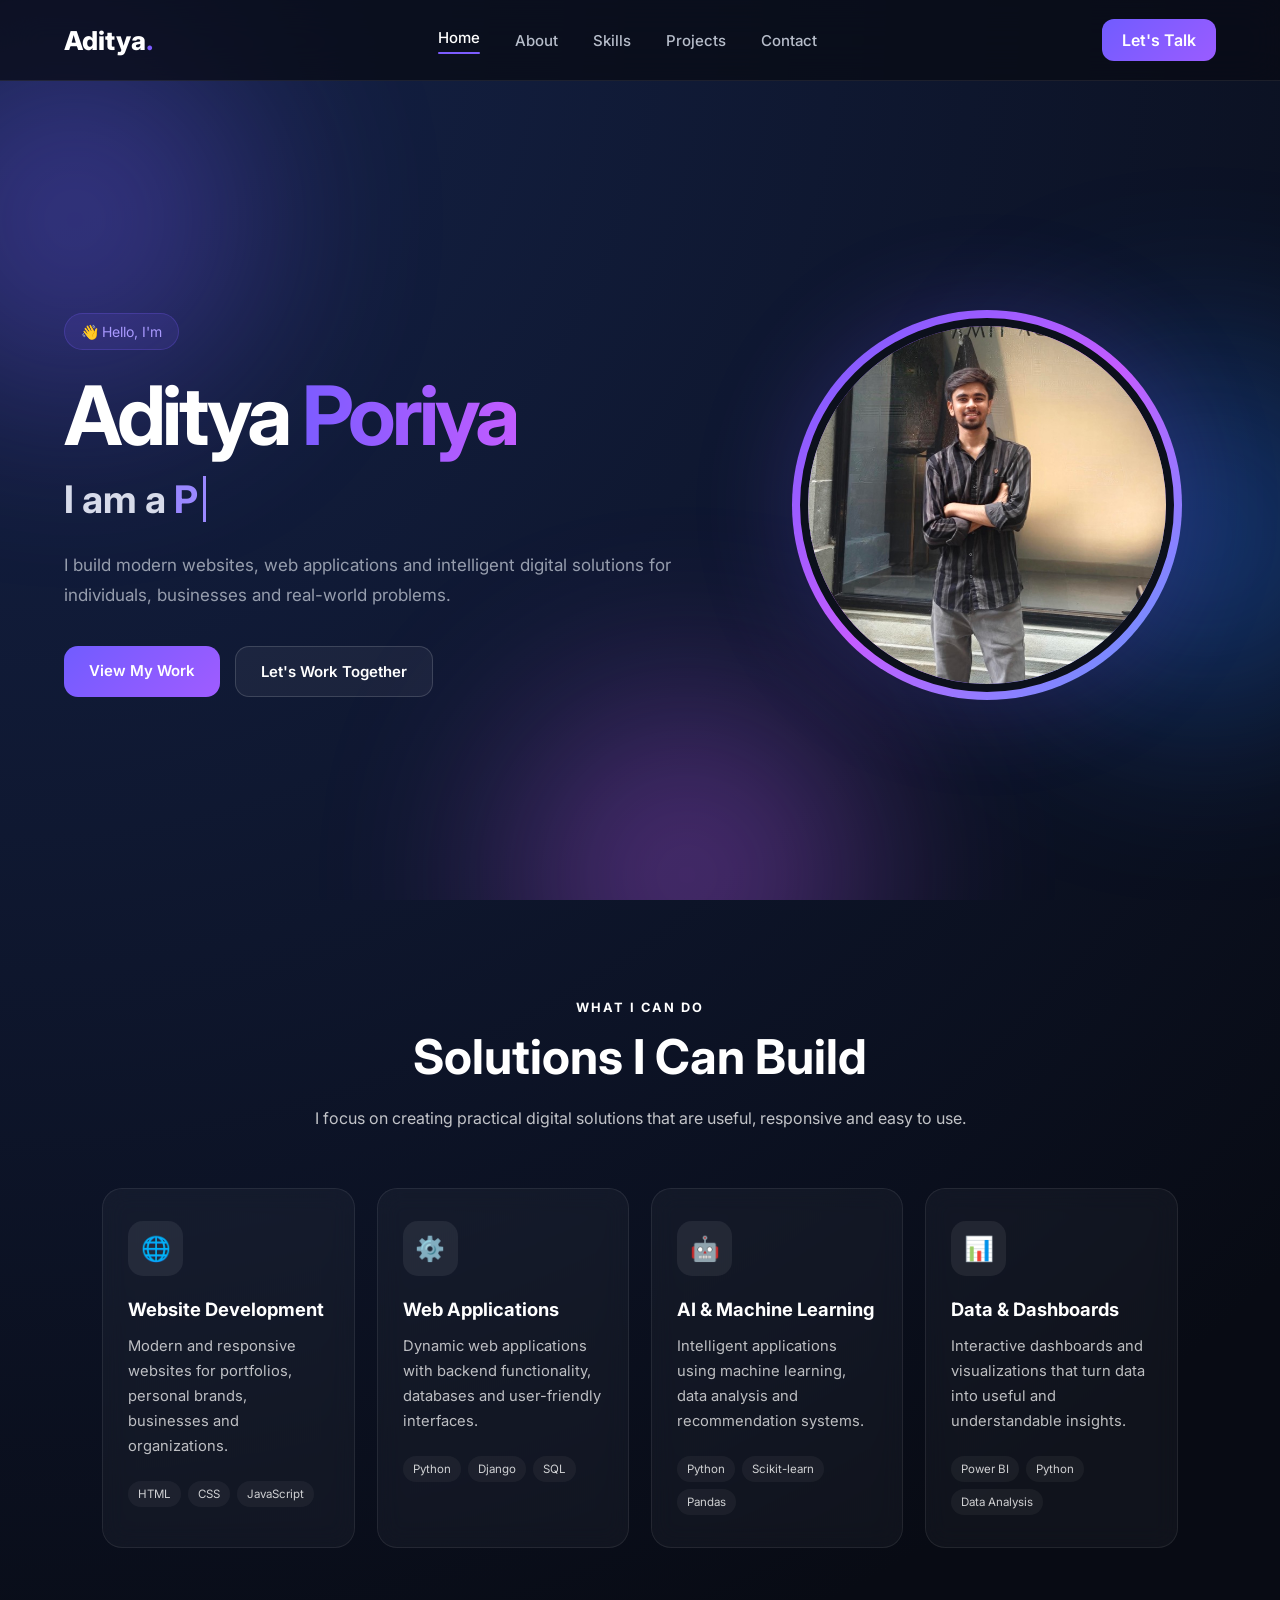
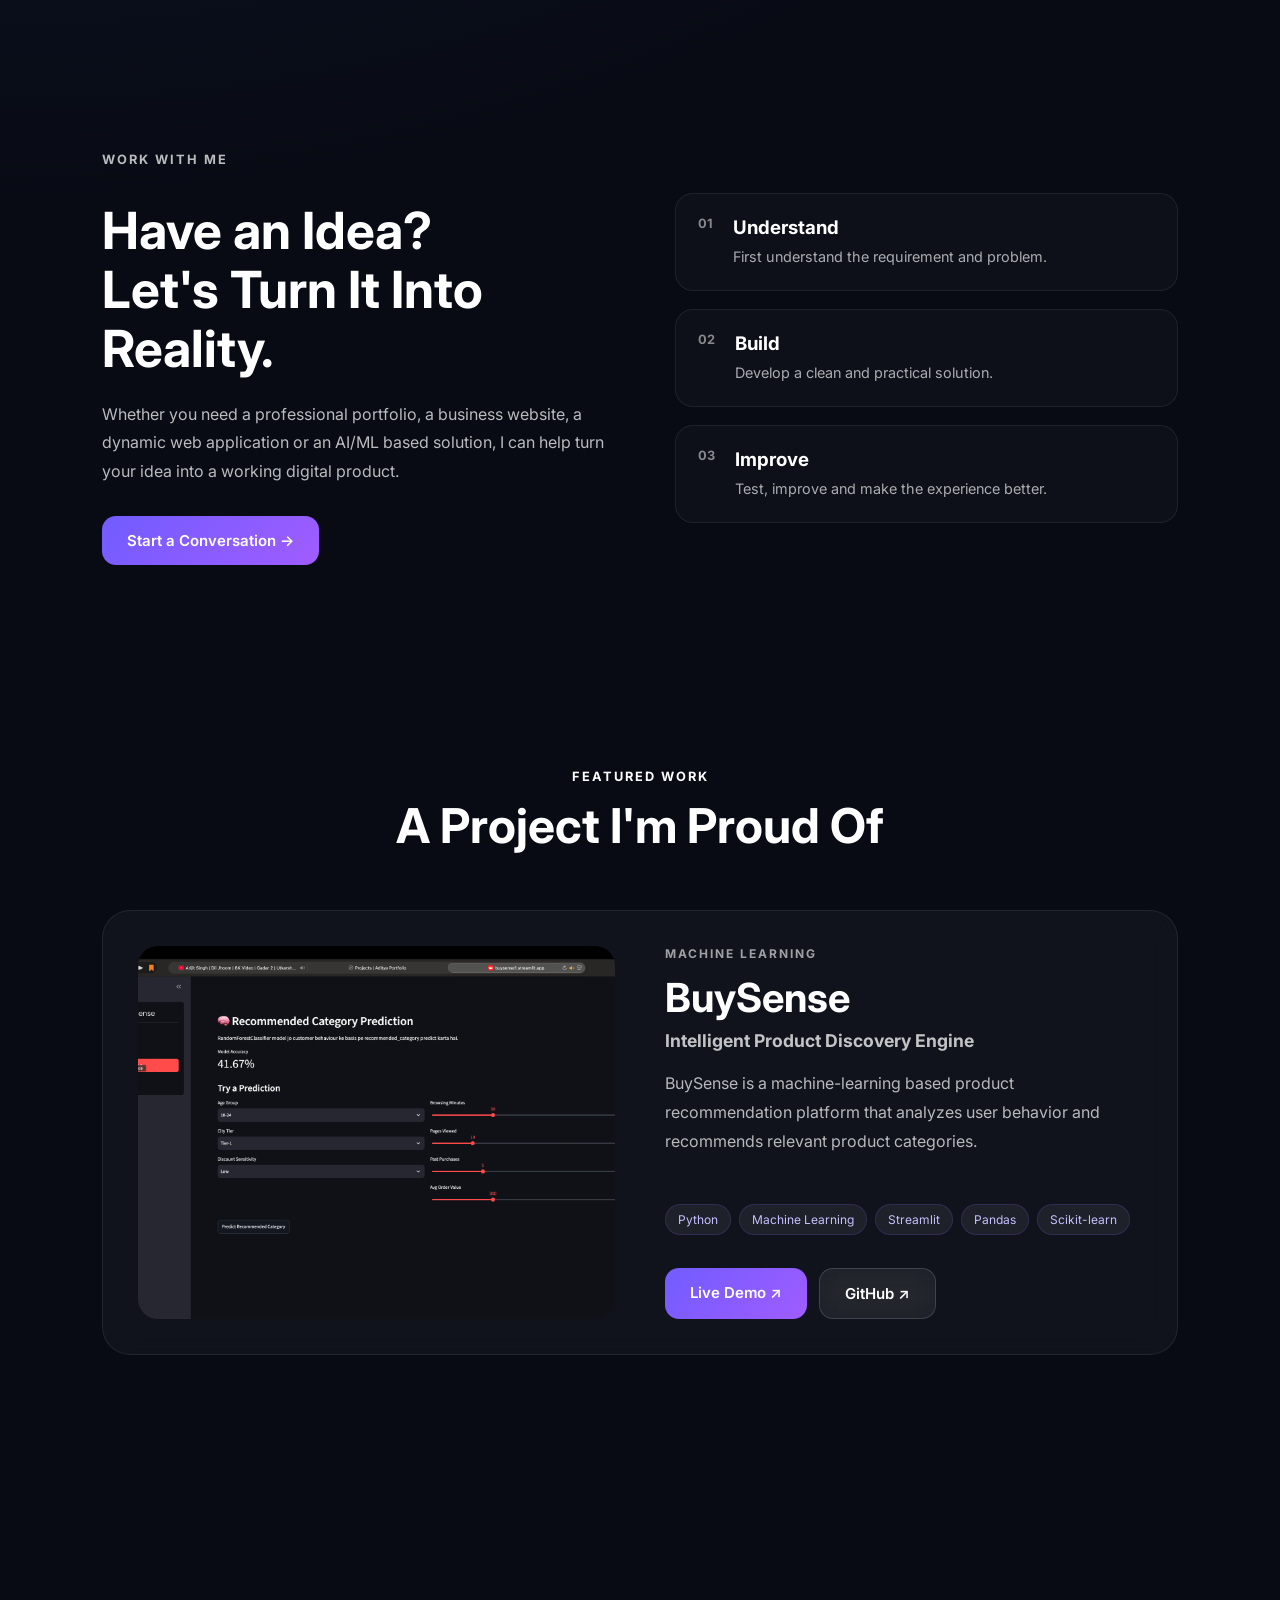
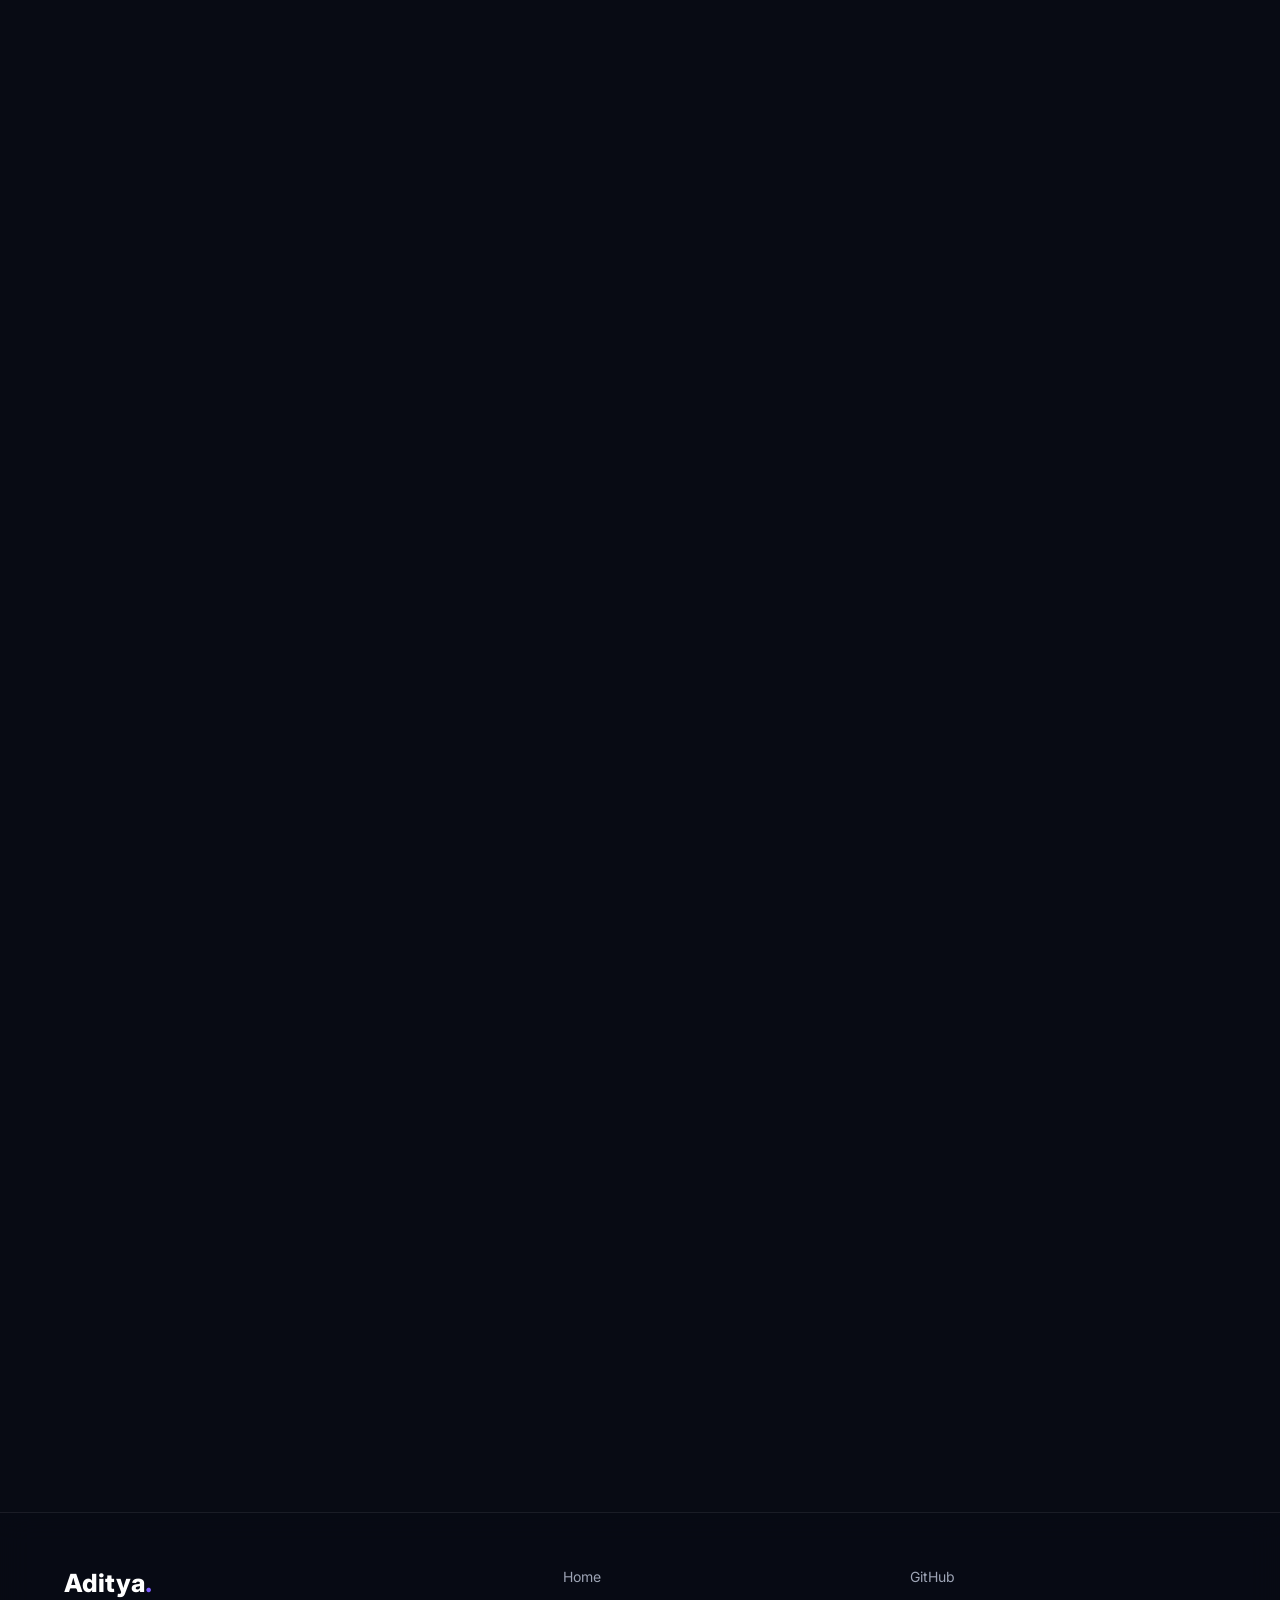
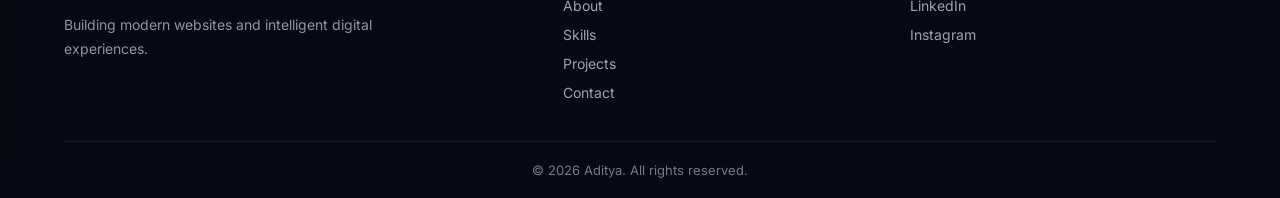
==== index.html @ d81cd67a "Initial portfolio website" ====
<!DOCTYPE html>
<html lang="en">

<head>
    <meta charset="UTF-8">
    <meta name="viewport" content="width=device-width, initial-scale=1.0">

    <title>Aditya | Portfolio</title>

    <link rel="stylesheet" href="css/style.css">
</head>

<body>

    <!-- =========================
         ANIMATED BACKGROUND
    ========================== -->

    <div class="background-effects">

        <div class="glow glow-one"></div>
        <div class="glow glow-two"></div>
        <div class="glow glow-three"></div>

    </div>


    <!-- =========================
         HEADER / NAVBAR
    ========================== -->

    <header class="header">

        <nav class="navbar">

            <a href="index.html" class="logo">
                Aditya<span>.</span>
            </a>


            <ul class="nav-links" id="nav-links">

                <li>
                    <a href="index.html">Home</a>
                </li>

                <li>
                    <a href="about.html">About</a>
                </li>

                <li>
                    <a href="skills.html">Skills</a>
                </li>

                <li>
                    <a href="projects.html">Projects</a>
                </li>

                <li>
                    <a href="contact.html">Contact</a>
                </li>

            </ul>


            <!-- Mobile Menu -->

            <button
                class="menu-toggle"
                id="menu-toggle"
                aria-label="Open menu"
            >
                ☰
            </button>


            <a
                href="contact.html"
                class="nav-btn"
            >
                Let's Talk
            </a>

        </nav>

    </header>


    <!-- =========================
         MAIN
    ========================== -->

    <main>


        <!-- =========================
             HERO SECTION
        ========================== -->

        <section class="hero" id="home">


            <!-- LEFT SIDE -->

            <div class="hero-content">

                <p class="hero-small">
                    👋 Hello, I'm
                </p>


                <h1>
                    Aditya <span>Poriya</span>
                </h1>


                <h2 class="typing-line">
                    I am a
                    <span id="typing-text"></span>
                </h2>


                <p class="hero-description">

                    I build modern websites, web applications
                    and intelligent digital solutions for
                    individuals, businesses and real-world
                    problems.

                </p>


                <div class="hero-buttons">

                    <a
                        href="projects.html"
                        class="primary-btn"
                    >
                        View My Work
                    </a>


                    <a
                        href="contact.html"
                        class="secondary-btn"
                    >
                        Let's Work Together
                    </a>

                </div>

            </div>


            <!-- RIGHT SIDE -->

            <div class="hero-image">

                <div class="image-circle">

                    <img
                        src="images/profile.jpg"
                        alt="Aditya Poriya"
                    >

                </div>

            </div>

        </section>



        <!-- =========================
             WHAT I CAN DO
        ========================== -->

        <section class="services-section">


            <div class="section-heading reveal">

                <p class="section-tag">
                    WHAT I CAN DO
                </p>

                <h2>
                    Solutions I Can Build
                </h2>

                <p>
                    I focus on creating practical digital
                    solutions that are useful, responsive
                    and easy to use.
                </p>

            </div>


            <div class="services-grid">


                <!-- Service 1 -->

                <div class="service-card reveal">

                    <div class="service-icon">
                        🌐
                    </div>

                    <h3>
                        Website Development
                    </h3>

                    <p>
                        Modern and responsive websites for
                        portfolios, personal brands,
                        businesses and organizations.
                    </p>

                    <div class="service-tags">

                        <span>HTML</span>
                        <span>CSS</span>
                        <span>JavaScript</span>

                    </div>

                </div>


                <!-- Service 2 -->

                <div class="service-card reveal">

                    <div class="service-icon">
                        ⚙️
                    </div>

                    <h3>
                        Web Applications
                    </h3>

                    <p>
                        Dynamic web applications with
                        backend functionality, databases
                        and user-friendly interfaces.
                    </p>

                    <div class="service-tags">

                        <span>Python</span>
                        <span>Django</span>
                        <span>SQL</span>

                    </div>

                </div>


                <!-- Service 3 -->

                <div class="service-card reveal">

                    <div class="service-icon">
                        🤖
                    </div>

                    <h3>
                        AI & Machine Learning
                    </h3>

                    <p>
                        Intelligent applications using
                        machine learning, data analysis
                        and recommendation systems.
                    </p>

                    <div class="service-tags">

                        <span>Python</span>
                        <span>Scikit-learn</span>
                        <span>Pandas</span>

                    </div>

                </div>


                <!-- Service 4 -->

                <div class="service-card reveal">

                    <div class="service-icon">
                        📊
                    </div>

                    <h3>
                        Data & Dashboards
                    </h3>

                    <p>
                        Interactive dashboards and
                        visualizations that turn data into
                        useful and understandable insights.
                    </p>

                    <div class="service-tags">

                        <span>Power BI</span>
                        <span>Python</span>
                        <span>Data Analysis</span>

                    </div>

                </div>


            </div>

        </section>



        <!-- =========================
             HOW I CAN HELP
        ========================== -->

        <section class="help-section">

            <div class="help-container">


                <div class="help-content reveal">

                    <p class="section-tag">
                        WORK WITH ME
                    </p>

                    <h2>
                        Have an Idea?
                        <br>
                        Let's Turn It Into Reality.
                    </h2>

                    <p>

                        Whether you need a professional
                        portfolio, a business website,
                        a dynamic web application or an
                        AI/ML based solution, I can help
                        turn your idea into a working
                        digital product.

                    </p>


                    <a
                        href="contact.html"
                        class="primary-btn"
                    >
                        Start a Conversation →
                    </a>

                </div>


                <div class="help-points reveal">


                    <div class="help-point">

                        <span>01</span>

                        <div>

                            <h3>
                                Understand
                            </h3>

                            <p>
                                First understand the
                                requirement and problem.
                            </p>

                        </div>

                    </div>


                    <div class="help-point">

                        <span>02</span>

                        <div>

                            <h3>
                                Build
                            </h3>

                            <p>
                                Develop a clean and
                                practical solution.
                            </p>

                        </div>

                    </div>


                    <div class="help-point">

                        <span>03</span>

                        <div>

                            <h3>
                                Improve
                            </h3>

                            <p>
                                Test, improve and make
                                the experience better.
                            </p>

                        </div>

                    </div>


                </div>

            </div>

        </section>



        <!-- =========================
             FEATURED PROJECT
        ========================== -->

        <section class="featured-section">


            <div class="section-heading reveal">

                <p class="section-tag">
                    FEATURED WORK
                </p>

                <h2>
                    A Project I'm Proud Of
                </h2>

            </div>


            <div class="featured-project reveal">


                <div class="featured-image">

                    <img
                        src="images/buysense.jpg"
                        alt="BuySense Project"
                    >

                </div>


                <div class="featured-content">

                    <span class="project-label">
                        MACHINE LEARNING
                    </span>


                    <h2>
                        BuySense
                    </h2>


                    <h3>
                        Intelligent Product
                        Discovery Engine
                    </h3>


                    <p>

                        BuySense is a machine-learning
                        based product recommendation
                        platform that analyzes user
                        behavior and recommends relevant
                        product categories.

                    </p>


                    <div class="project-tech">

                        <span>Python</span>
                        <span>Machine Learning</span>
                        <span>Streamlit</span>
                        <span>Pandas</span>
                        <span>Scikit-learn</span>

                    </div>


                    <div class="project-buttons">

                        <a
                            href="https://buysense1.streamlit.app"
                            target="_blank"
                            rel="noopener noreferrer"
                            class="primary-btn"
                        >
                            Live Demo ↗
                        </a>


                        <a
                            href="https://github.com/backhanduse23-ux/BuySense1"
                            target="_blank"
                            rel="noopener noreferrer"
                            class="secondary-btn"
                        >
                            GitHub ↗
                        </a>

                    </div>

                </div>

            </div>

        </section>



        <!-- =========================
             TECHNOLOGIES
        ========================== -->

        <section class="tech-section">


            <div class="section-heading reveal">

                <p class="section-tag">
                    TECHNOLOGIES
                </p>

                <h2>
                    Tools I Work With
                </h2>

            </div>


            <div class="tech-list reveal">

                <span>Python</span>

                <span>Django</span>

                <span>HTML5</span>

                <span>CSS3</span>

                <span>JavaScript</span>

                <span>SQL</span>

                <span>GitHub</span>

                <span>Pandas</span>

                <span>NumPy</span>

                <span>Scikit-learn</span>

                <span>Streamlit</span>

                <span>Power BI</span>

            </div>

        </section>



        <!-- =========================
             WHY WORK WITH ME
        ========================== -->

        <section class="why-section">


            <div class="section-heading reveal">

                <p class="section-tag">
                    WHY WORK WITH ME
                </p>

                <h2>
                    Focused On Building Useful Solutions
                </h2>

            </div>


            <div class="why-grid">


                <div class="why-card reveal">

                    <span>
                        ✓
                    </span>

                    <h3>
                        Modern Design
                    </h3>

                    <p>
                        Clean, modern and responsive
                        interfaces designed for a better
                        user experience.
                    </p>

                </div>


                <div class="why-card reveal">

                    <span>
                        ✓
                    </span>

                    <h3>
                        Problem Focused
                    </h3>

                    <p>
                        I focus on understanding the
                        problem first and then building
                        the right solution.
                    </p>

                </div>


                <div class="why-card reveal">

                    <span>
                        ✓
                    </span>

                    <h3>
                        Responsive
                    </h3>

                    <p>
                        Websites and applications are
                        designed to work across different
                        screen sizes.
                    </p>

                </div>


                <div class="why-card reveal">

                    <span>
                        ✓
                    </span>

                    <h3>
                        Continuous Learning
                    </h3>

                    <p>
                        I continuously explore new
                        technologies and improve my
                        development skills.
                    </p>

                </div>


            </div>

        </section>



        <!-- =========================
             FINAL CTA
        ========================== -->

        <section class="cta-section reveal">

            <div class="cta-container">

                <p class="section-tag">
                    LET'S BUILD SOMETHING
                </p>


                <h2>
                    Have a Project in Mind?
                </h2>


                <p>
                    Let's discuss your idea and turn it
                    into a useful digital solution.
                </p>


                <a
                    href="contact.html"
                    class="primary-btn"
                >
                    Let's Work Together →
                </a>

            </div>

        </section>


    </main>



    <!-- =========================
         FOOTER
    ========================== -->

    <footer class="footer">

        <div class="footer-container">


            <div class="footer-left">

                <a
                    href="index.html"
                    class="footer-logo"
                >
                    Aditya<span>.</span>
                </a>


                <p>
                    Building modern websites and
                    intelligent digital experiences.
                </p>

            </div>


            <div class="footer-links">

                <a href="index.html">
                    Home
                </a>

                <a href="about.html">
                    About
                </a>

                <a href="skills.html">
                    Skills
                </a>

                <a href="projects.html">
                    Projects
                </a>

                <a href="contact.html">
                    Contact
                </a>

            </div>


            <div class="footer-social">


                <a
                    href="https://github.com/backhanduse23-ux"
                    target="_blank"
                    rel="noopener noreferrer"
                >
                    GitHub
                </a>


                <a
                    href="https://www.linkedin.com/in/aditya-poriya-1292b1360"
                    target="_blank"
                    rel="noopener noreferrer"
                >
                    LinkedIn
                </a>


                <a
                    href="https://www.instagram.com/imadityaporiya"
                    target="_blank"
                    rel="noopener noreferrer"
                >
                    Instagram
                </a>

            </div>

        </div>


        <div class="footer-bottom">

            <p>
                ©
                <span id="current-year"></span>
                Aditya. All rights reserved.
            </p>

        </div>

    </footer>



    <!-- =========================
         JAVASCRIPT
    ========================== -->

    <script src="js/script.js"></script>

</body>

</html>
---- css/style.css ----
/* =========================================================
   ADITYA PORTFOLIO
   FINAL PROFESSIONAL STYLE.CSS
   ========================================================= */

/* =========================
   GOOGLE FONT
========================= */

@import url("https://fonts.googleapis.com/css2?family=Inter:wght@400;500;600;700;800&display=swap");


/* =========================
   GLOBAL RESET
========================= */

* {
    margin: 0;
    padding: 0;
    box-sizing: border-box;
}

html {
    scroll-behavior: smooth;
}

body {
    font-family: "Inter", sans-serif;
    background:
        radial-gradient(circle at top left, #15234a, transparent 35%),
        #080b14;
    color: #ffffff;
    min-height: 100vh;
    overflow-x: hidden;
}

::selection {
    background: #7c5cff;
    color: white;
}

a {
    color: inherit;
}

button,
input,
textarea {
    font-family: inherit;
}


/* =========================================================
   ANIMATED BACKGROUND
========================================================= */

.background-effects {
    position: fixed;
    inset: 0;
    width: 100%;
    height: 100%;
    overflow: hidden;
    z-index: -1;
    pointer-events: none;
}

.glow {
    position: absolute;
    width: 350px;
    height: 350px;
    border-radius: 50%;
    filter: blur(100px);
    opacity: 0.35;
}

.glow-one {
    background: #795cff;
    top: 5%;
    left: -100px;
    animation: glowMoveOne 8s ease-in-out infinite alternate;
}

.glow-two {
    background: #277cff;
    right: -100px;
    top: 40%;
    animation: glowMoveTwo 10s ease-in-out infinite alternate;
}

.glow-three {
    background: #c45cff;
    bottom: -150px;
    left: 40%;
    animation: glowMoveThree 12s ease-in-out infinite alternate;
}

@keyframes glowMoveOne {
    from {
        transform: translate(0, 0);
    }

    to {
        transform: translate(120px, 80px);
    }
}

@keyframes glowMoveTwo {
    from {
        transform: translate(0, 0);
    }

    to {
        transform: translate(-100px, -80px);
    }
}

@keyframes glowMoveThree {
    from {
        transform: translate(0, 0);
    }

    to {
        transform: translate(80px, -100px);
    }
}


/* =========================================================
   NAVBAR
========================================================= */

.header {
    width: 100%;
    position: fixed;
    top: 0;
    left: 0;
    z-index: 1000;

    background: rgba(8, 11, 20, 0.75);
    backdrop-filter: blur(18px);
    -webkit-backdrop-filter: blur(18px);

    border-bottom: 1px solid rgba(255, 255, 255, 0.08);

    transition: 0.3s ease;
}

.header.scrolled {
    background: rgba(8, 11, 20, 0.92);

    border-bottom: 1px solid rgba(255, 255, 255, 0.12);

    box-shadow:
        0 10px 30px rgba(0, 0, 0, 0.18);
}

.navbar {
    width: 90%;
    max-width: 1200px;
    height: 80px;
    margin: auto;

    display: flex;
    align-items: center;
    justify-content: space-between;
}


/* Logo */

.logo {
    color: white;
    font-size: 26px;
    font-weight: 800;
    text-decoration: none;
}

.logo span {
    color: #7c5cff;
}


/* Navigation */

.nav-links {
    display: flex;
    align-items: center;
    gap: 35px;
    list-style: none;
}

.nav-links a {
    position: relative;

    color: #b7bdca;
    text-decoration: none;

    font-size: 15px;
    font-weight: 500;

    transition: 0.3s;
}

.nav-links a:hover {
    color: #ffffff;
}

.nav-links a.active {
    color: #ffffff;
}

.nav-links a.active::after {
    content: "";

    display: block;

    width: 100%;
    height: 2px;

    margin-top: 5px;

    border-radius: 10px;

    background: #7c5cff;
}


/* Navbar Button */

.nav-btn {
    position: relative;
    overflow: hidden;

    text-decoration: none;
    color: white;

    padding: 11px 20px;

    border-radius: 12px;

    background: linear-gradient(
        135deg,
        #715cff,
        #9a5cff
    );

    font-weight: 600;

    transition: 0.3s;
}

.nav-btn:hover {
    transform: translateY(-2px);

    box-shadow:
        0 10px 30px rgba(124, 92, 255, 0.35);
}


/* Navbar shine */

.nav-btn::before,
.primary-btn::before,
.contact-submit-btn::before {
    content: "";

    position: absolute;

    top: 0;
    left: -100%;

    width: 100%;
    height: 100%;

    background: linear-gradient(
        90deg,
        transparent,
        rgba(255, 255, 255, 0.18),
        transparent
    );

    transition: 0.5s;
}

.nav-btn:hover::before,
.primary-btn:hover::before,
.contact-submit-btn:hover::before {
    left: 100%;
}


/* Mobile menu */

.menu-toggle {
    display: none;

    border: none;
    background: transparent;

    color: white;

    font-size: 28px;

    cursor: pointer;
}


/* =========================================================
   COMMON BUTTONS
========================================================= */

.primary-btn,
.secondary-btn {
    position: relative;
    overflow: hidden;

    display: inline-block;

    text-decoration: none;

    padding: 15px 25px;

    border-radius: 14px;

    font-size: 15px;
    font-weight: 600;

    transition: 0.3s;
}

.primary-btn {
    color: white;

    background: linear-gradient(
        135deg,
        #715cff,
        #a05cff
    );
}

.primary-btn:hover {
    transform: translateY(-4px);

    box-shadow:
        0 15px 40px rgba(124, 92, 255, 0.4);
}

.secondary-btn {
    color: white;

    border: 1px solid rgba(255, 255, 255, 0.15);

    background: rgba(255, 255, 255, 0.05);

    backdrop-filter: blur(12px);
}

.secondary-btn:hover {
    background: rgba(255, 255, 255, 0.1);

    transform: translateY(-3px);
}


/* =========================================================
   HOME / HERO
========================================================= */

.hero {
    min-height: 100vh;

    width: 90%;
    max-width: 1200px;

    margin: auto;

    padding-top: 110px;

    display: flex;
    align-items: center;
    justify-content: space-between;

    gap: 60px;
}

.hero-content {
    width: 58%;

    animation: slideFromLeft 1s ease forwards;
}

.hero-small {
    display: inline-block;

    color: #a99aff;

    background: rgba(124, 92, 255, 0.12);

    border: 1px solid rgba(124, 92, 255, 0.25);

    padding: 9px 16px;

    border-radius: 100px;

    margin-bottom: 25px;

    font-size: 14px;
}

.hero h1 {
    font-size: clamp(50px, 7vw, 82px);

    line-height: 1;

    letter-spacing: -4px;

    margin-bottom: 18px;
}

.hero h1 span {
    background: linear-gradient(
        90deg,
        #7c5cff,
        #c15cff
    );

    -webkit-background-clip: text;
    -webkit-text-fill-color: transparent;
}

.hero h2,
.typing-line {
    font-size: clamp(24px, 3vw, 38px);

    line-height: 1.3;

    color: #d7dbea;

    margin-bottom: 25px;
}

.hero h2 span {
    color: #9a88ff;
}

.hero-description {
    max-width: 650px;

    font-size: 17px;

    line-height: 1.8;

    color: #969dad;
}

.hero-buttons {
    display: flex;

    gap: 15px;

    margin-top: 35px;
}


/* Typing */

#typing-text {
    color: #9a88ff;

    font-weight: 700;

    border-right: 3px solid #9a88ff;

    padding-right: 5px;

    animation: blinkCursor 0.7s infinite;
}

@keyframes blinkCursor {
    0%,
    100% {
        border-color: #9a88ff;
    }

    50% {
        border-color: transparent;
    }
}


/* Hero image */

.hero-image {
    width: 42%;

    display: flex;
    align-items: center;
    justify-content: center;

    animation: slideFromRight 1s ease forwards;
}

.image-circle {
    width: 390px;
    height: 390px;

    padding: 8px;

    border-radius: 50%;

    background: linear-gradient(
        135deg,
        #715cff,
        #c45cff,
        #5c9dff
    );

    box-shadow:
        0 0 100px rgba(124, 92, 255, 0.22);
}

.image-circle img {
    width: 100%;
    height: 100%;

    object-fit: cover;

    border-radius: 50%;

    border: 8px solid #0c101c;
}


/* Hero animations */

@keyframes slideFromLeft {
    from {
        opacity: 0;
        transform: translateX(-60px);
    }

    to {
        opacity: 1;
        transform: translateX(0);
    }
}

@keyframes slideFromRight {
    from {
        opacity: 0;
        transform: translateX(60px);
    }

    to {
        opacity: 1;
        transform: translateX(0);
    }
}


/* Social links */

.social-links {
    display: flex;

    gap: 15px;

    margin-top: 25px;
}

.social-links a {
    text-decoration: none;

    color: #b7bdca;

    padding: 10px 16px;

    border: 1px solid rgba(255, 255, 255, 0.12);

    border-radius: 10px;

    background: rgba(255, 255, 255, 0.04);

    transition: 0.3s;
}

.social-links a:hover {
    color: white;

    background: rgba(124, 92, 255, 0.15);

    border-color: #7c5cff;

    transform: translateY(-3px);
}


/* =========================================================
   ABOUT PAGE
========================================================= */

.about-page {
    width: 90%;
    max-width: 1200px;

    min-height: 100vh;

    margin: auto;

    padding-top: 140px;
    padding-bottom: 70px;

    display: flex;
    align-items: center;

    gap: 80px;
}

.about-image {
    width: 42%;

    display: flex;
    justify-content: center;
}

.about-image-box {
    width: 380px;
    height: 470px;

    padding: 7px;

    border-radius: 30px;

    background: linear-gradient(
        135deg,
        #715cff,
        #c45cff,
        #5c9dff
    );
}

.about-image-box img {
    width: 100%;
    height: 100%;

    object-fit: cover;

    border-radius: 24px;
}

.about-content {
    width: 58%;
}

.section-small-title {
    display: inline-block;

    color: #a99aff;

    background: rgba(124, 92, 255, 0.12);

    border: 1px solid rgba(124, 92, 255, 0.25);

    padding: 8px 15px;

    border-radius: 50px;

    margin-bottom: 20px;

    font-size: 13px;
}

.about-content h1 {
    font-size: clamp(40px, 5vw, 65px);

    line-height: 1.1;

    margin-bottom: 25px;
}

.about-content h1 span {
    color: #9a70ff;
}

.about-content p {
    color: #9da4b5;

    font-size: 16px;

    line-height: 1.9;

    margin-bottom: 18px;
}


/* About info */

.about-info-grid {
    display: grid;

    grid-template-columns: repeat(2, 1fr);

    gap: 18px;

    margin-top: 30px;
    margin-bottom: 30px;
}

.info-card {
    padding: 22px;

    border-radius: 18px;

    background: rgba(255, 255, 255, 0.04);

    border: 1px solid rgba(255, 255, 255, 0.08);

    backdrop-filter: blur(15px);

    transition:
        transform 0.3s ease,
        border-color 0.3s ease,
        box-shadow 0.3s ease;
}

.info-card:hover {
    transform: translateY(-6px);

    border-color: rgba(124, 92, 255, 0.5);

    background: rgba(124, 92, 255, 0.08);

    box-shadow:
        0 15px 35px rgba(0, 0, 0, 0.18);
}

.info-card h3 {
    color: #ffffff;

    font-size: 18px;

    margin-bottom: 10px;
}

.info-card p {
    margin: 0;

    font-size: 14px;

    line-height: 1.7;

    color: #9da4b5;
}


/* About buttons */

.about-buttons {
    margin-top: 35px;

    display: flex;

    flex-wrap: wrap;

    gap: 12px;
}


/* About approach */

.about-approach {
    width: 100%;

    margin-top: 60px;

    padding: 35px;

    border-radius: 24px;

    border: 1px solid rgba(255, 255, 255, 0.08);

    background: rgba(255, 255, 255, 0.035);

    backdrop-filter: blur(12px);
}

.about-approach h2 {
    margin-bottom: 15px;

    font-size: clamp(1.8rem, 4vw, 2.5rem);
}

.about-approach > p:not(.section-small-title) {
    max-width: 750px;

    margin-bottom: 35px;

    line-height: 1.8;

    opacity: 0.7;
}


/* Approach steps */

.approach-steps {
    display: grid;

    grid-template-columns: repeat(3, 1fr);

    gap: 18px;
}

.approach-step {
    display: flex;

    gap: 16px;

    padding: 22px;

    border-radius: 18px;

    border: 1px solid rgba(255, 255, 255, 0.07);

    background: rgba(255, 255, 255, 0.025);

    transition: 0.3s ease;
}

.approach-step:hover {
    transform: translateY(-5px);

    background: rgba(255, 255, 255, 0.055);

    border-color: rgba(255, 255, 255, 0.15);
}

.approach-step h3 {
    margin-bottom: 7px;

    font-size: 1rem;
}

.approach-step p {
    margin: 0;

    font-size: 0.85rem;

    line-height: 1.6;

    opacity: 0.65;
}


/* About focus */

.about-focus {
    margin-top: 45px;
}

.focus-list {
    display: flex;

    flex-wrap: wrap;

    gap: 12px;
}

.focus-list span {
    padding: 11px 17px;

    border-radius: 30px;

    border: 1px solid rgba(255, 255, 255, 0.08);

    background: rgba(255, 255, 255, 0.035);

    font-size: 0.85rem;

    transition: 0.3s ease;
}

.focus-list span:hover {
    transform: translateY(-3px);

    background: rgba(255, 255, 255, 0.075);
}


/* =========================================================
   SKILLS PAGE
========================================================= */

.skills-page {
    width: 90%;
    max-width: 1100px;

    min-height: 100vh;

    margin: auto;

    padding: 150px 30px 80px;
}

.skills-heading {
    max-width: 800px;

    margin-bottom: 55px;
}

.skills-heading h1 {
    font-size: clamp(2.5rem, 5vw, 4rem);

    line-height: 1.05;

    margin: 12px 0 20px;
}

.skills-heading h1 span {
    color: #9b5cff;
}

.skills-heading > p:last-child {
    max-width: 700px;

    line-height: 1.8;

    opacity: 0.65;
}


/* Skills grid */

.skills-grid {
    display: grid;

    grid-template-columns: repeat(2, 1fr);

    gap: 22px;
}

.skill-category {
    position: relative;

    padding: 30px;

    min-height: 270px;

    border-radius: 22px;

    background: rgba(255, 255, 255, 0.035);

    border: 1px solid rgba(255, 255, 255, 0.08);

    backdrop-filter: blur(16px);

    transition:
        transform 0.35s ease,
        border-color 0.35s ease,
        background 0.35s ease,
        box-shadow 0.35s ease;
}

.skill-category:hover {
    transform: translateY(-7px);

    background: rgba(255, 255, 255, 0.055);

    border-color: rgba(155, 92, 255, 0.35);

    box-shadow:
        0 18px 45px rgba(0, 0, 0, 0.22);
}

.skill-number {
    font-size: 14px;

    color: #9a88ff;

    margin-bottom: 25px;

    font-weight: 700;
}

.skill-category h2 {
    font-size: 1.35rem;

    margin-bottom: 12px;
}

.skill-category > p {
    font-size: 0.9rem;

    line-height: 1.7;

    opacity: 0.65;

    margin-bottom: 20px;
}


/* Technology */

.technology-list {
    display: flex;

    flex-wrap: wrap;

    gap: 9px;

    margin-bottom: 20px;
}

.technology-list span {
    padding: 7px 12px;

    border-radius: 30px;

    font-size: 0.78rem;

    color: #cbb8ff;

    background: rgba(123, 76, 255, 0.09);

    border: 1px solid rgba(155, 92, 255, 0.2);
}


/* Capability */

.skill-capability {
    padding-top: 17px;

    border-top: 1px solid rgba(255, 255, 255, 0.07);
}

.skill-capability strong {
    display: block;

    font-size: 0.88rem;

    margin-bottom: 6px;
}

.skill-capability p {
    margin: 0;

    font-size: 0.82rem;

    line-height: 1.65;

    opacity: 0.58;
}


/* Skills focus */

.skills-focus {
    margin-top: 75px;

    padding: 38px;

    border-radius: 24px;

    background: rgba(255, 255, 255, 0.035);

    border: 1px solid rgba(255, 255, 255, 0.08);
}

.skills-focus h2 {
    font-size: clamp(1.7rem, 4vw, 2.4rem);

    margin: 12px 0;
}

.skills-focus h2 span {
    color: #9b5cff;
}

.skills-focus > p:not(.section-small-title) {
    max-width: 760px;

    line-height: 1.75;

    opacity: 0.62;
}

.skills-focus .focus-list {
    margin-top: 25px;
}

.skills-focus .focus-list span {
    padding: 9px 14px;

    font-size: 0.8rem;
}


/* Skills CTA */

.skills-cta {
    margin-top: 55px;

    padding: 45px 35px;

    text-align: center;

    border-radius: 24px;

    background:
        linear-gradient(
            135deg,
            rgba(125, 72, 255, 0.12),
            rgba(255, 255, 255, 0.035)
        );

    border: 1px solid rgba(255, 255, 255, 0.08);
}

.skills-cta h2 {
    font-size: 2rem;

    margin-bottom: 10px;
}

.skills-cta > p {
    opacity: 0.6;

    margin-bottom: 25px;
}

.skills-cta .about-buttons {
    justify-content: center;
}


/* =========================================================
   PROJECTS PAGE
========================================================= */

.projects-page {
    width: 90%;
    max-width: 1200px;

    min-height: 100vh;

    margin: auto;

    padding-top: 150px;
    padding-bottom: 90px;
}

.projects-heading {
    max-width: 760px;

    margin-bottom: 60px;
}

.projects-heading h1 {
    font-size: clamp(42px, 5vw, 65px);

    line-height: 1.08;

    margin-bottom: 20px;
}

.projects-heading h1 span {
    color: #9a70ff;
}

.projects-heading > p:last-child {
    color: #9da4b5;

    font-size: 16px;

    line-height: 1.8;
}


/* Project grid */

.projects-grid {
    display: grid;

    grid-template-columns: repeat(2, 1fr);

    gap: 28px;
}


/* Project card */

.project-card {
    position: relative;

    padding: 0;

    overflow: hidden;

    border-radius: 26px;

    background: rgba(255, 255, 255, 0.035);

    border: 1px solid rgba(255, 255, 255, 0.08);

    backdrop-filter: blur(16px);

    transition:
        transform 0.35s ease,
        border-color 0.35s ease,
        background 0.35s ease,
        box-shadow 0.35s ease;
}

.project-card:hover {
    transform: translateY(-8px);

    border-color: rgba(124, 92, 255, 0.5);

    background: rgba(124, 92, 255, 0.055);

    box-shadow:
        0 18px 45px rgba(0, 0, 0, 0.22);
}


/* Project image */

.project-image {
    width: 100%;
    height: 230px;

    overflow: hidden;

    background: rgba(255, 255, 255, 0.03);
}

.project-image img {
    width: 100%;
    height: 100%;

    object-fit: cover;

    display: block;

    transition: transform 0.5s ease;
}

.project-card:hover .project-image img {
    transform: scale(1.06);
}


/* Project content */

.project-content {
    padding: 30px;
}

.project-status {
    display: inline-flex;

    padding: 7px 12px;

    margin-bottom: 17px;

    border-radius: 50px;

    font-size: 11px;

    letter-spacing: 0.5px;

    color: #c9c0ff;

    background: rgba(124, 92, 255, 0.1);

    border: 1px solid rgba(124, 92, 255, 0.2);
}

.project-card h2 {
    font-size: 28px;

    line-height: 1.25;

    margin-bottom: 14px;
}

.project-card .project-content > p {
    color: #969dad;

    font-size: 15px;

    line-height: 1.8;

    margin-bottom: 25px;
}


/* Project section */

.project-section {
    margin-top: 22px;

    padding: 20px;

    border-radius: 16px;

    background: rgba(255, 255, 255, 0.025);

    border: 1px solid rgba(255, 255, 255, 0.06);
}

.project-section h3 {
    font-size: 14px;

    margin-bottom: 8px;

    color: #c8baff;
}

.project-section p {
    margin: 0;

    color: #8f96a5;

    font-size: 13px;

    line-height: 1.7;
}


/* Project tech */

.project-tech {
    display: flex;

    flex-wrap: wrap;

    gap: 9px;

    margin-top: 24px;

    margin-bottom: 26px;
}

.project-tech span {
    padding: 8px 12px;

    border-radius: 50px;

    background: rgba(124, 92, 255, 0.09);

    border: 1px solid rgba(124, 92, 255, 0.2);

    color: #c7c0ff;

    font-size: 12px;
}


/* Project buttons */

.project-buttons {
    display: flex;

    flex-wrap: wrap;

    gap: 12px;

    margin-top: 5px;
}

.project-buttons a {
    text-decoration: none;
}


/* Hide old number */

.project-number {
    display: none;
}


/* Projects CTA */

.projects-cta {
    margin-top: 70px;

    padding: 60px 35px;

    text-align: center;

    border-radius: 28px;

    background:
        linear-gradient(
            135deg,
            rgba(124, 92, 255, 0.12),
            rgba(255, 255, 255, 0.035)
        );

    border: 1px solid rgba(255, 255, 255, 0.08);

    backdrop-filter: blur(15px);
}

.projects-cta h2 {
    font-size: clamp(30px, 4vw, 46px);

    line-height: 1.2;

    margin: 12px 0 15px;
}

.projects-cta h2 span {
    color: #9a70ff;
}

.projects-cta > p:not(.section-small-title) {
    max-width: 650px;

    margin: 0 auto 28px;

    color: #969dad;

    line-height: 1.8;
}

.project-cta-buttons {
    display: flex;

    justify-content: center;

    flex-wrap: wrap;

    gap: 12px;
}


/* =========================================================
   CONTACT PAGE
========================================================= */

.contact-page {
    width: 90%;
    max-width: 1200px;

    min-height: 100vh;

    margin: auto;

    padding-top: 150px;
    padding-bottom: 80px;

    display: grid;

    grid-template-columns: 1fr 1fr;

    gap: 70px;

    align-items: center;
}

.contact-info h1 {
    font-size: clamp(42px, 5vw, 65px);

    line-height: 1.1;

    margin-bottom: 25px;
}

.contact-info h1 span {
    color: #9a70ff;
}

.contact-description {
    color: #9da4b5;

    font-size: 16px;

    line-height: 1.8;

    max-width: 550px;

    margin-bottom: 35px;
}


/* Contact details */

.contact-details {
    display: flex;

    flex-direction: column;

    gap: 15px;
}

.contact-card {
    padding: 20px;

    border-radius: 17px;

    background: rgba(255, 255, 255, 0.035);

    border: 1px solid rgba(255, 255, 255, 0.08);

    transition: 0.3s;
}

.contact-card:hover {
    transform: translateX(5px);

    border-color: rgba(124, 92, 255, 0.45);

    box-shadow:
        0 18px 45px rgba(0, 0, 0, 0.22);
}

.contact-card p {
    color: #858c9c;

    font-size: 13px;

    margin-bottom: 7px;
}

.contact-card a {
    color: #ffffff;

    text-decoration: none;

    font-size: 15px;

    word-break: break-word;

    transition: 0.3s;
}

.contact-card a:hover {
    color: #a99aff;
}


/* Contact form */

.contact-form-box {
    padding: 35px;

    border-radius: 25px;

    background: rgba(255, 255, 255, 0.04);

    border: 1px solid rgba(255, 255, 255, 0.08);

    backdrop-filter: blur(18px);

    transition: 0.3s ease;
}

.contact-form-box:hover {
    box-shadow:
        0 18px 45px rgba(0, 0, 0, 0.22);
}

.form-group {
    margin-bottom: 20px;
}

.form-group label {
    display: block;

    margin-bottom: 8px;

    font-size: 14px;

    color: #d8dbe5;
}

.form-group input,
.form-group textarea {
    width: 100%;

    padding: 14px 15px;

    border-radius: 12px;

    border: 1px solid rgba(255, 255, 255, 0.09);

    outline: none;

    color: white;

    background: rgba(255, 255, 255, 0.04);

    font-family: inherit;

    font-size: 14px;

    transition: 0.3s;
}

.form-group input::placeholder,
.form-group textarea::placeholder {
    color: #6f7685;
}

.form-group textarea {
    resize: vertical;

    min-height: 140px;
}

.form-group input:focus,
.form-group textarea:focus {
    border-color: #7c5cff;

    background: rgba(124, 92, 255, 0.06);

    box-shadow:
        0 0 0 3px rgba(124, 92, 255, 0.08);
}


/* Submit */

.contact-submit-btn {
    position: relative;
    overflow: hidden;

    width: 100%;

    padding: 15px;

    border: none;

    border-radius: 13px;

    cursor: pointer;

    color: white;

    font-size: 15px;

    font-weight: 600;

    background:
        linear-gradient(
            135deg,
            #715cff,
            #a05cff
        );

    transition: 0.3s;
}

.contact-submit-btn:hover {
    transform: translateY(-3px);

    box-shadow:
        0 12px 35px rgba(124, 92, 255, 0.35);
}


/* =========================================================
   HOME PROFESSIONAL SECTIONS
========================================================= */

.services-section,
.help-section,
.featured-section,
.tech-section,
.why-section,
.cta-section {
    width: 100%;

    padding: 100px 8%;
}

.section-heading {
    max-width: 700px;

    margin: 0 auto 55px;

    text-align: center;
}

.section-tag {
    margin-bottom: 12px;

    font-size: 0.8rem;

    font-weight: 700;

    letter-spacing: 2px;

    text-transform: uppercase;
}

.section-heading h2 {
    margin-bottom: 18px;

    font-size: clamp(2rem, 4vw, 3rem);
}

.section-heading > p:last-child {
    line-height: 1.8;

    opacity: 0.75;
}


/* Services */

.services-grid {
    max-width: 1200px;

    margin: auto;

    display: grid;

    grid-template-columns: repeat(4, 1fr);

    gap: 22px;
}

.service-card {
    padding: 32px 25px;

    border-radius: 20px;

    border: 1px solid rgba(255, 255, 255, 0.08);

    background: rgba(255, 255, 255, 0.035);

    backdrop-filter: blur(12px);

    transition:
        transform 0.35s ease,
        border-color 0.35s ease,
        box-shadow 0.35s ease;
}

.service-card:hover {
    transform: translateY(-8px);

    border-color: rgba(255, 255, 255, 0.18);

    box-shadow:
        0 18px 45px rgba(0, 0, 0, 0.2);
}

.service-icon {
    width: 55px;
    height: 55px;

    display: flex;

    align-items: center;
    justify-content: center;

    margin-bottom: 22px;

    border-radius: 15px;

    background: rgba(255, 255, 255, 0.07);

    font-size: 1.5rem;
}

.service-card h3 {
    margin-bottom: 14px;

    font-size: 1.15rem;
}

.service-card p {
    margin-bottom: 22px;

    line-height: 1.7;

    font-size: 0.92rem;

    opacity: 0.72;
}

.service-tags {
    display: flex;

    flex-wrap: wrap;

    gap: 7px;
}

.service-tags span {
    padding: 6px 10px;

    border-radius: 20px;

    background: rgba(255, 255, 255, 0.06);

    font-size: 0.72rem;

    opacity: 0.8;
}


/* How I Can Help */

.help-container {
    max-width: 1150px;

    margin: auto;

    display: grid;

    grid-template-columns: 1fr 1fr;

    gap: 70px;

    align-items: center;
}

.help-content h2 {
    margin-bottom: 22px;

    font-size: clamp(2rem, 4vw, 3.2rem);

    line-height: 1.15;
}

.help-content > p {
    max-width: 560px;

    margin-bottom: 30px;

    line-height: 1.8;

    opacity: 0.72;
}

.help-points {
    display: flex;

    flex-direction: column;

    gap: 18px;
}

.help-point {
    display: flex;

    gap: 20px;

    padding: 22px;

    border-radius: 18px;

    border: 1px solid rgba(255, 255, 255, 0.07);

    background: rgba(255, 255, 255, 0.025);

    transition: 0.3s ease;
}

.help-point:hover {
    transform: translateX(6px);

    background: rgba(255, 255, 255, 0.05);
}

.help-point > span {
    font-size: 0.8rem;

    font-weight: 700;

    opacity: 0.5;
}

.help-point h3 {
    margin-bottom: 6px;
}

.help-point p {
    margin: 0;

    font-size: 0.9rem;

    line-height: 1.6;

    opacity: 0.65;
}


/* Featured project */

.featured-project {
    max-width: 1150px;

    margin: auto;

    display: grid;

    grid-template-columns: 1fr 1fr;

    gap: 50px;

    padding: 35px;

    border-radius: 28px;

    border: 1px solid rgba(255, 255, 255, 0.08);

    background: rgba(255, 255, 255, 0.035);

    backdrop-filter: blur(15px);
}

.featured-image {
    min-height: 360px;

    overflow: hidden;

    border-radius: 20px;
}

.featured-image img {
    width: 100%;
    height: 100%;

    display: block;

    object-fit: cover;

    transition: 0.5s ease;
}

.featured-project:hover .featured-image img {
    transform: scale(1.04);
}

.featured-content {
    display: flex;

    flex-direction: column;

    justify-content: center;
}

.project-label {
    margin-bottom: 12px;

    font-size: 0.75rem;

    font-weight: 700;

    letter-spacing: 2px;

    opacity: 0.6;
}

.featured-content h2 {
    margin-bottom: 8px;

    font-size: 2.5rem;
}

.featured-content h3 {
    margin-bottom: 18px;

    font-size: 1.1rem;

    opacity: 0.75;
}

.featured-content > p {
    margin-bottom: 25px;

    line-height: 1.8;

    opacity: 0.7;
}

.featured-content .project-tech {
    display: flex;

    flex-wrap: wrap;

    gap: 8px;

    margin-bottom: 28px;
}

.featured-content .project-tech span {
    padding: 7px 12px;

    border-radius: 20px;

    background: rgba(255, 255, 255, 0.06);

    font-size: 0.75rem;
}


/* Technologies */

.tech-list {
    max-width: 1000px;

    margin: auto;

    display: flex;

    justify-content: center;

    flex-wrap: wrap;

    gap: 12px;
}

.tech-list span {
    padding: 12px 18px;

    border-radius: 30px;

    border: 1px solid rgba(255, 255, 255, 0.08);

    background: rgba(255, 255, 255, 0.035);

    font-size: 0.9rem;

    transition: 0.3s ease;
}

.tech-list span:hover {
    transform: translateY(-4px);

    background: rgba(255, 255, 255, 0.08);
}


/* Why work with me */

.why-grid {
    max-width: 1100px;

    margin: auto;

    display: grid;

    grid-template-columns: repeat(4, 1fr);

    gap: 20px;
}

.why-card {
    padding: 30px 25px;

    border-radius: 20px;

    border: 1px solid rgba(255, 255, 255, 0.07);

    background: rgba(255, 255, 255, 0.03);

    transition: 0.35s ease;
}

.why-card:hover {
    transform: translateY(-7px);

    background: rgba(255, 255, 255, 0.055);
}

.why-card > span {
    display: flex;

    width: 38px;
    height: 38px;

    align-items: center;
    justify-content: center;

    margin-bottom: 20px;

    border-radius: 50%;

    background: rgba(255, 255, 255, 0.08);
}

.why-card h3 {
    margin-bottom: 12px;
}

.why-card p {
    margin: 0;

    line-height: 1.7;

    font-size: 0.9rem;

    opacity: 0.68;
}


/* Final CTA */

.cta-section {
    text-align: center;
}

.cta-container {
    max-width: 850px;

    margin: auto;

    padding: 70px 30px;

    border-radius: 30px;

    border: 1px solid rgba(255, 255, 255, 0.08);

    background: rgba(255, 255, 255, 0.035);
}

.cta-container h2 {
    margin-bottom: 18px;

    font-size: clamp(2.2rem, 5vw, 3.5rem);
}

.cta-container > p:not(.section-tag) {
    margin-bottom: 30px;

    line-height: 1.7;

    opacity: 0.7;
}


/* =========================================================
   FOOTER
========================================================= */

.footer {
    width: 100%;

    padding: 55px 0 20px;

    border-top: 1px solid rgba(255, 255, 255, 0.08);

    background: rgba(8, 11, 20, 0.7);

    backdrop-filter: blur(15px);
}

.footer-container {
    width: 90%;
    max-width: 1200px;

    margin: auto;

    display: grid;

    grid-template-columns: 1.5fr 1fr 1fr;

    gap: 40px;
}

.footer-logo {
    color: white;

    text-decoration: none;

    font-size: 25px;

    font-weight: 800;
}

.footer-logo span {
    color: #7c5cff;
}

.footer-left p {
    max-width: 350px;

    margin-top: 15px;

    color: #8f96a7;

    font-size: 14px;

    line-height: 1.7;
}

.footer-links,
.footer-social {
    display: flex;

    flex-direction: column;

    gap: 12px;
}

.footer-links a,
.footer-social a {
    color: #9da4b5;

    text-decoration: none;

    font-size: 14px;

    transition: 0.3s;
}

.footer-links a:hover,
.footer-social a:hover {
    color: #ffffff;

    transform: translateX(4px);
}

.footer-bottom {
    width: 90%;
    max-width: 1200px;

    margin: 40px auto 0;

    padding-top: 20px;

    border-top: 1px solid rgba(255, 255, 255, 0.07);

    text-align: center;
}

.footer-bottom p {
    color: #747b8b;

    font-size: 13px;
}


/* =========================================================
   SCROLL REVEAL
========================================================= */

.reveal {
    opacity: 0;

    transform: translateY(35px);

    transition:
        opacity 0.7s ease,
        transform 0.7s ease;
}

.reveal.active {
    opacity: 1;

    transform: translateY(0);
}


/* =========================================================
   PAGE ENTRANCE
========================================================= */

main {
    animation: pageFadeIn 0.8s ease;
}

@keyframes pageFadeIn {
    from {
        opacity: 0;
        transform: translateY(15px);
    }

    to {
        opacity: 1;
        transform: translateY(0);
    }
}


/* =========================================================
   RESPONSIVE DESIGN
========================================================= */


/* ---------- 1000px ---------- */

@media (max-width: 1000px) {

    .services-grid {
        grid-template-columns: repeat(2, 1fr);
    }

    .why-grid {
        grid-template-columns: repeat(2, 1fr);
    }

    .featured-project {
        grid-template-columns: 1fr;
    }

    .featured-image {
        min-height: 300px;
    }
}


/* ---------- 900px ---------- */

@media (max-width: 900px) {

    .nav-links {
        display: none;
    }

    .navbar {
        position: relative;
    }

    .menu-toggle {
        display: block;
    }

    .nav-btn {
        display: none;
    }

    .nav-links {
        position: absolute;

        top: 80px;
        left: 0;

        width: 100%;

        display: none;

        flex-direction: column;

        gap: 5px;

        padding: 20px;

        border-radius: 0 0 18px 18px;

        background: rgba(8, 11, 20, 0.96);

        border: 1px solid rgba(255, 255, 255, 0.08);

        backdrop-filter: blur(18px);
    }

    .nav-links.show {
        display: flex;
    }

    .nav-links li {
        width: 100%;
    }

    .nav-links a {
        display: block;

        width: 100%;

        padding: 13px 15px;

        border-radius: 10px;
    }

    .nav-links a:hover {
        background: rgba(124, 92, 255, 0.08);
    }


    /* Hero */

    .hero {
        flex-direction: column-reverse;

        justify-content: center;

        text-align: center;

        padding-top: 140px;

        padding-bottom: 70px;
    }

    .hero-content {
        width: 100%;
    }

    .hero-image {
        width: 100%;
    }

    .image-circle {
        width: 280px;
        height: 280px;
    }

    .hero-description {
        margin: auto;
    }

    .hero-buttons {
        justify-content: center;
    }


    /* About */

    .about-page {
        flex-direction: column;

        text-align: center;

        gap: 50px;
    }

    .about-image,
    .about-content {
        width: 100%;
    }

    .about-image-box {
        width: 300px;
        height: 380px;
    }

    .about-buttons {
        justify-content: center;
    }

    .approach-steps {
        grid-template-columns: 1fr;
    }


    /* Skills */

    .skills-page {
        padding: 110px 20px 70px;
    }

    .skills-grid {
        grid-template-columns: 1fr;
    }


    /* Projects */

    .projects-grid {
        grid-template-columns: 1fr;
    }


    /* Contact */

    .contact-page {
        grid-template-columns: 1fr;

        gap: 45px;

        text-align: center;
    }

    .contact-description {
        margin-left: auto;
        margin-right: auto;
    }

    .contact-card {
        text-align: left;
    }
}


/* ---------- 750px ---------- */

@media (max-width: 750px) {

    .footer-container {
        grid-template-columns: 1fr;

        text-align: center;
    }

    .footer-left p {
        margin-left: auto;
        margin-right: auto;
    }

    .footer-links,
    .footer-social {
        align-items: center;
    }
}


/* ---------- 700px ---------- */

@media (max-width: 700px) {

    .services-section,
    .help-section,
    .featured-section,
    .tech-section,
    .why-section,
    .cta-section {
        padding: 75px 5%;
    }

    .services-grid {
        grid-template-columns: 1fr;
    }

    .help-container {
        grid-template-columns: 1fr;

        gap: 40px;
    }

    .why-grid {
        grid-template-columns: 1fr;
    }

    .featured-project {
        padding: 20px;

        gap: 30px;
    }

    .featured-image {
        min-height: 220px;
    }

    .featured-content h2 {
        font-size: 2rem;
    }

    .cta-container {
        padding: 50px 20px;
    }

    .about-info-grid {
        grid-template-columns: 1fr;
    }

    .about-approach {
        margin-top: 40px;

        padding: 25px 20px;
    }

    .about-buttons {
        flex-direction: column;
    }

    .about-buttons a {
        width: 100%;

        text-align: center;
    }

    .focus-list span {
        font-size: 0.8rem;

        padding: 9px 13px;
    }

    .projects-page {
        width: 92%;

        padding-top: 110px;

        padding-bottom: 60px;
    }

    .projects-heading {
        margin-bottom: 40px;
    }

    .project-image {
        height: 210px;
    }

    .project-content {
        padding: 24px;
    }

    .projects-cta {
        margin-top: 50px;

        padding: 45px 22px;
    }

    .skills-focus {
        padding: 28px 22px;
    }

    .skills-cta {
        padding: 35px 20px;
    }
}


/* ---------- 600px ---------- */

@media (max-width: 600px) {

    .project-image {
        height: 190px;
    }

    .about-image-box {
        width: 280px;
        height: 350px;
    }

    .contact-form-box {
        padding: 25px 20px;
    }

    .contact-info h1 {
        font-size: 40px;
    }
}


/* ---------- 500px ---------- */

@media (max-width: 500px) {

    .skills-heading h1 {
        font-size: 2.4rem;
    }

    .skill-category {
        padding: 23px;
    }

    .project-card h2 {
        font-size: 24px;
    }

    .project-content {
        padding: 20px;
    }

    .project-buttons,
    .project-cta-buttons {
        flex-direction: column;
    }

    .project-buttons a,
    .project-cta-buttons a {
        width: 100%;

        text-align: center;
    }
}


/* ---------- 480px ---------- */

@media (max-width: 480px) {

    .services-section,
    .help-section,
    .featured-section,
    .tech-section,
    .why-section,
    .cta-section {
        padding-left: 4%;
        padding-right: 4%;
    }

    .help-point {
        padding: 18px;
    }

    .tech-list span {
        padding: 10px 14px;

        font-size: 0.8rem;
    }

    .hero h1 {
        letter-spacing: -2px;
    }

    .hero-buttons {
        flex-direction: column;

        width: 100%;
    }

    .hero-buttons a {
        width: 100%;

        text-align: center;
    }
}


/* =========================================================
   REDUCED MOTION
========================================================= */

@media (prefers-reduced-motion: reduce) {

    html {
        scroll-behavior: auto;
    }

    *,
    *::before,
    *::after {
        animation-duration: 0.01ms !important;
        animation-iteration-count: 1 !important;
        transition-duration: 0.01ms !important;
    }
}
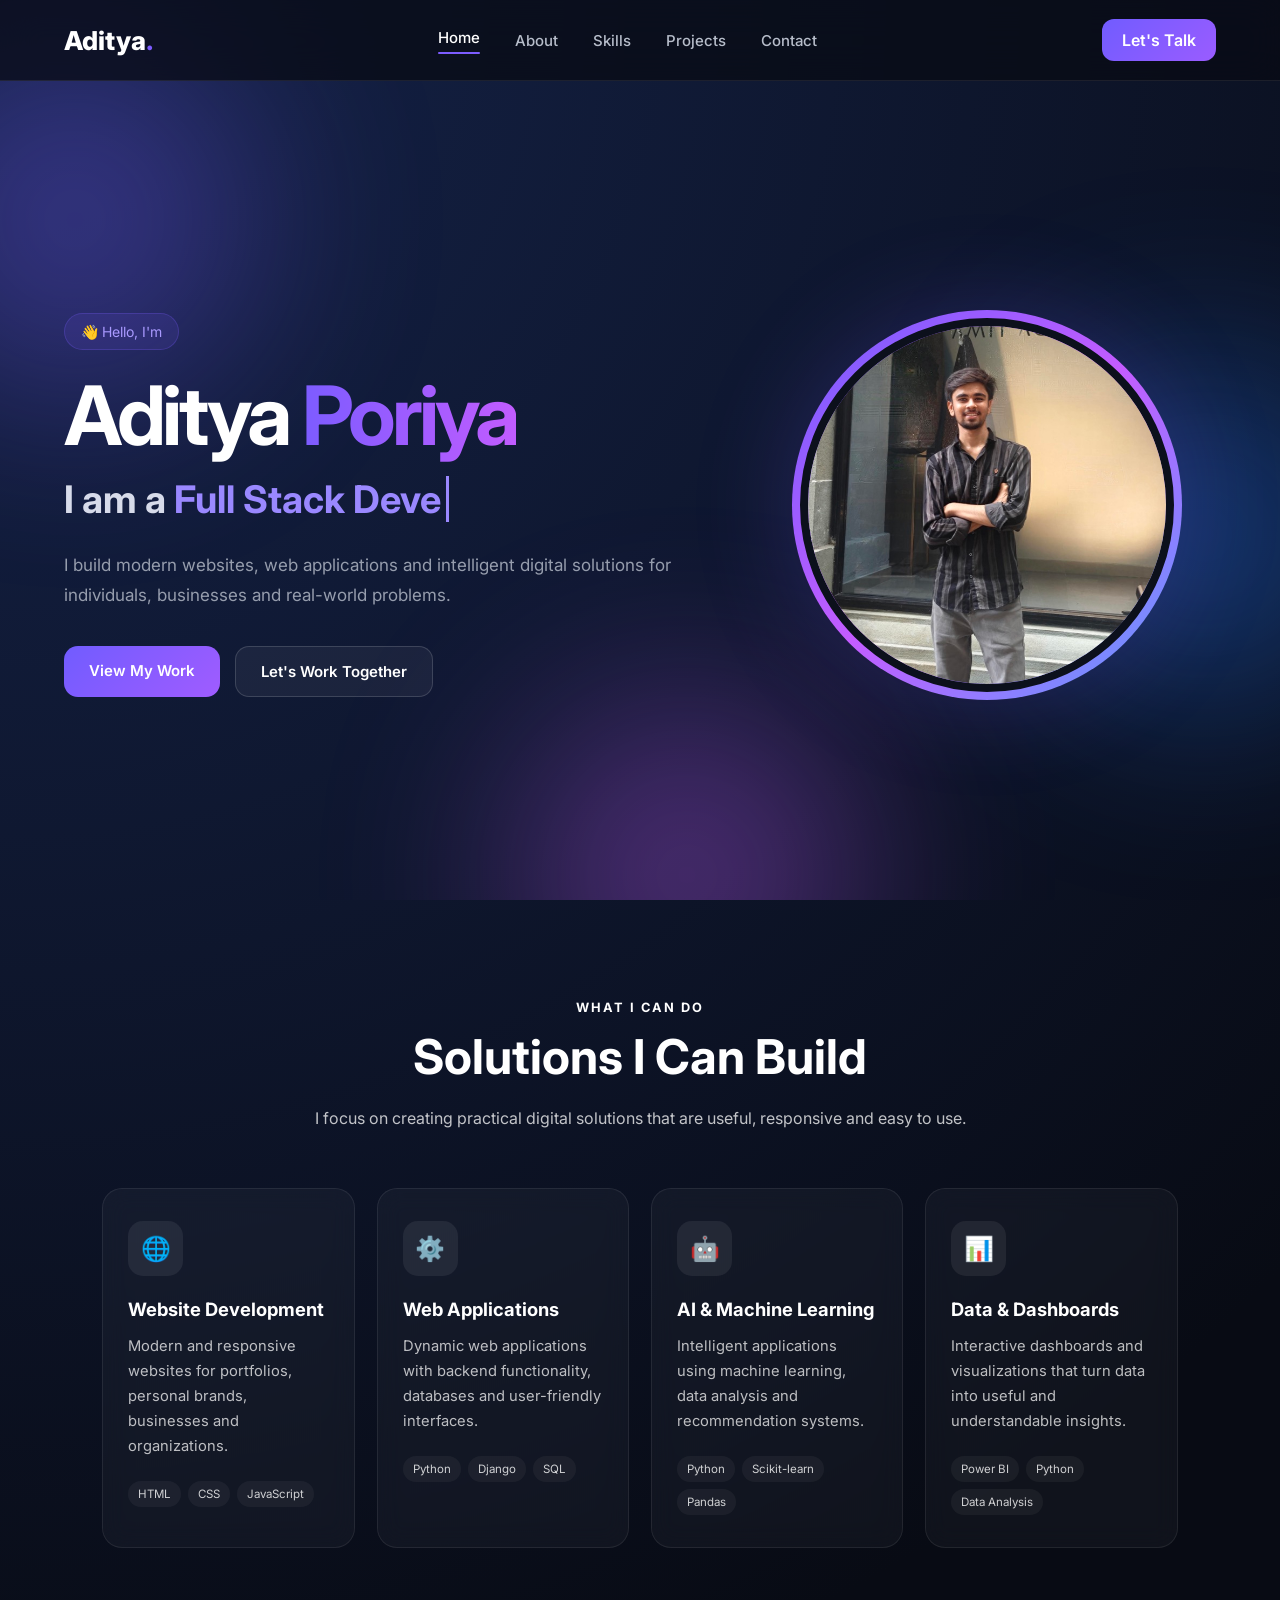
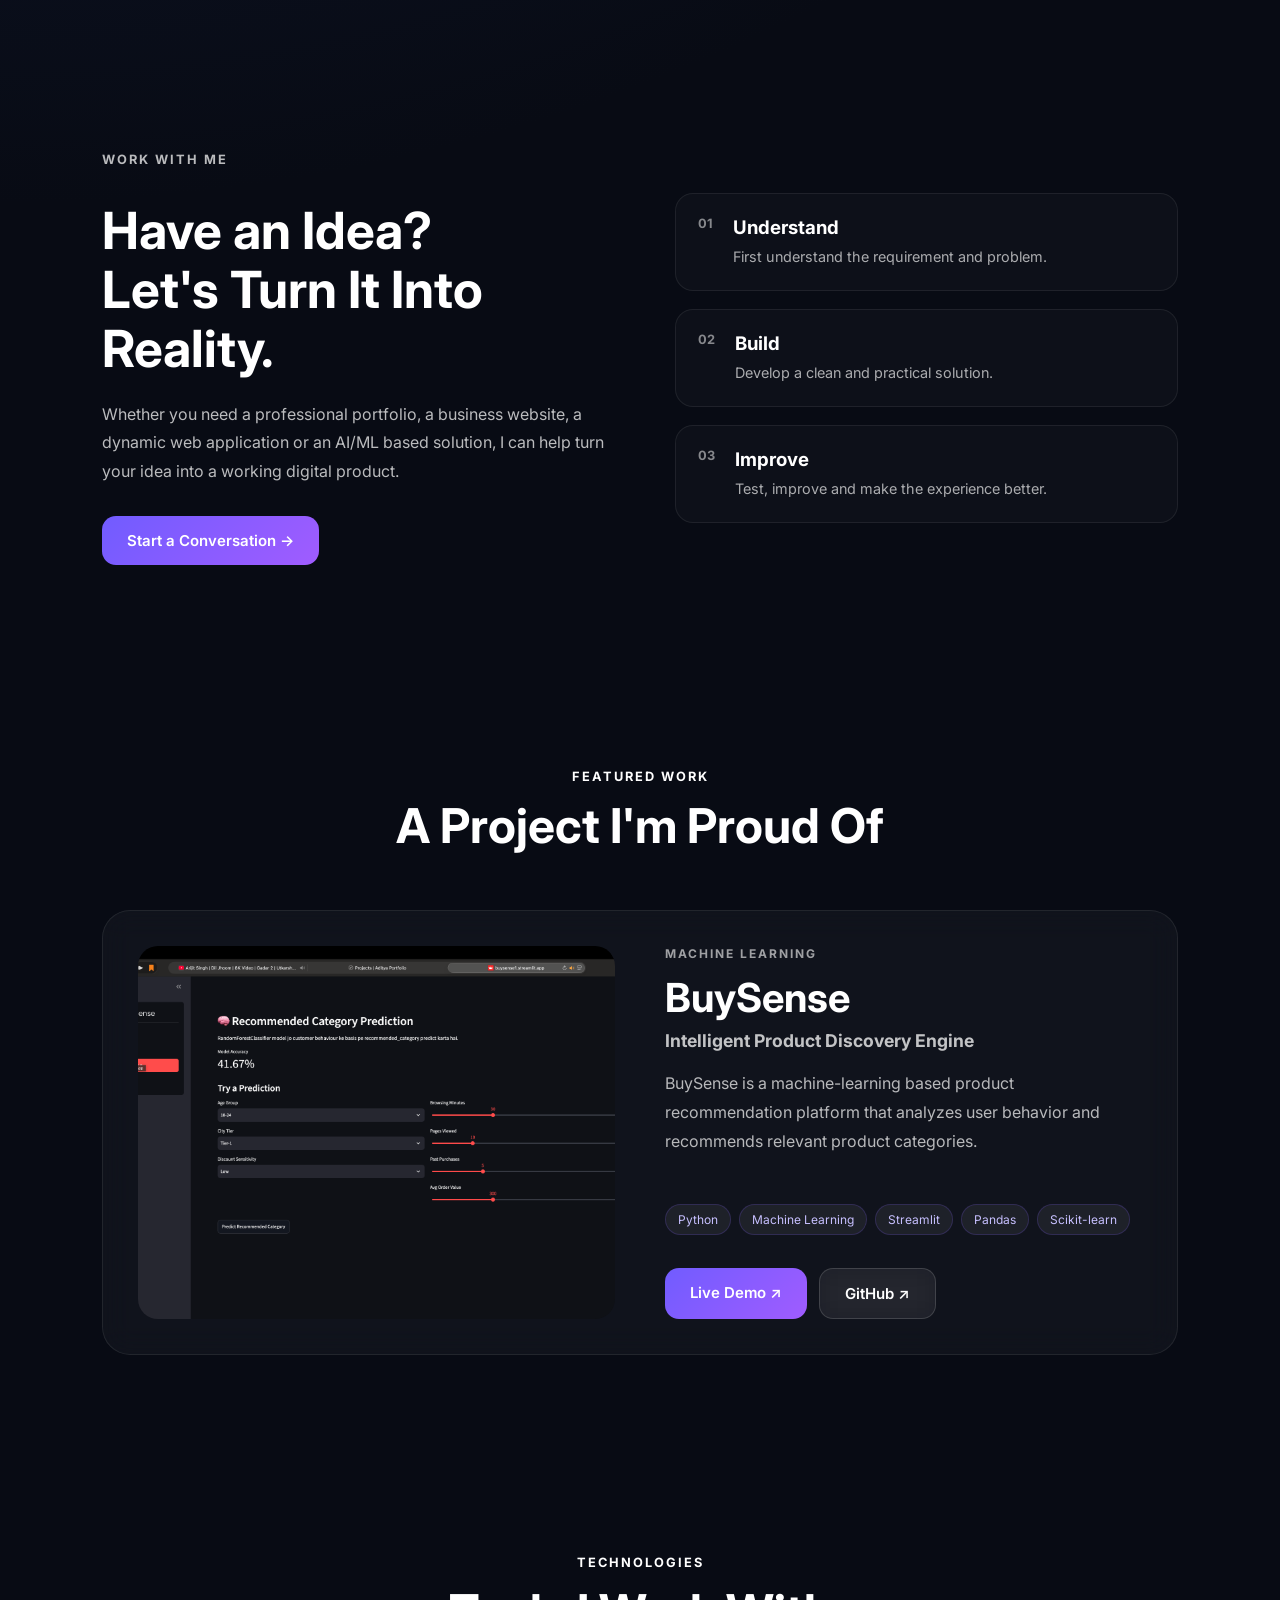
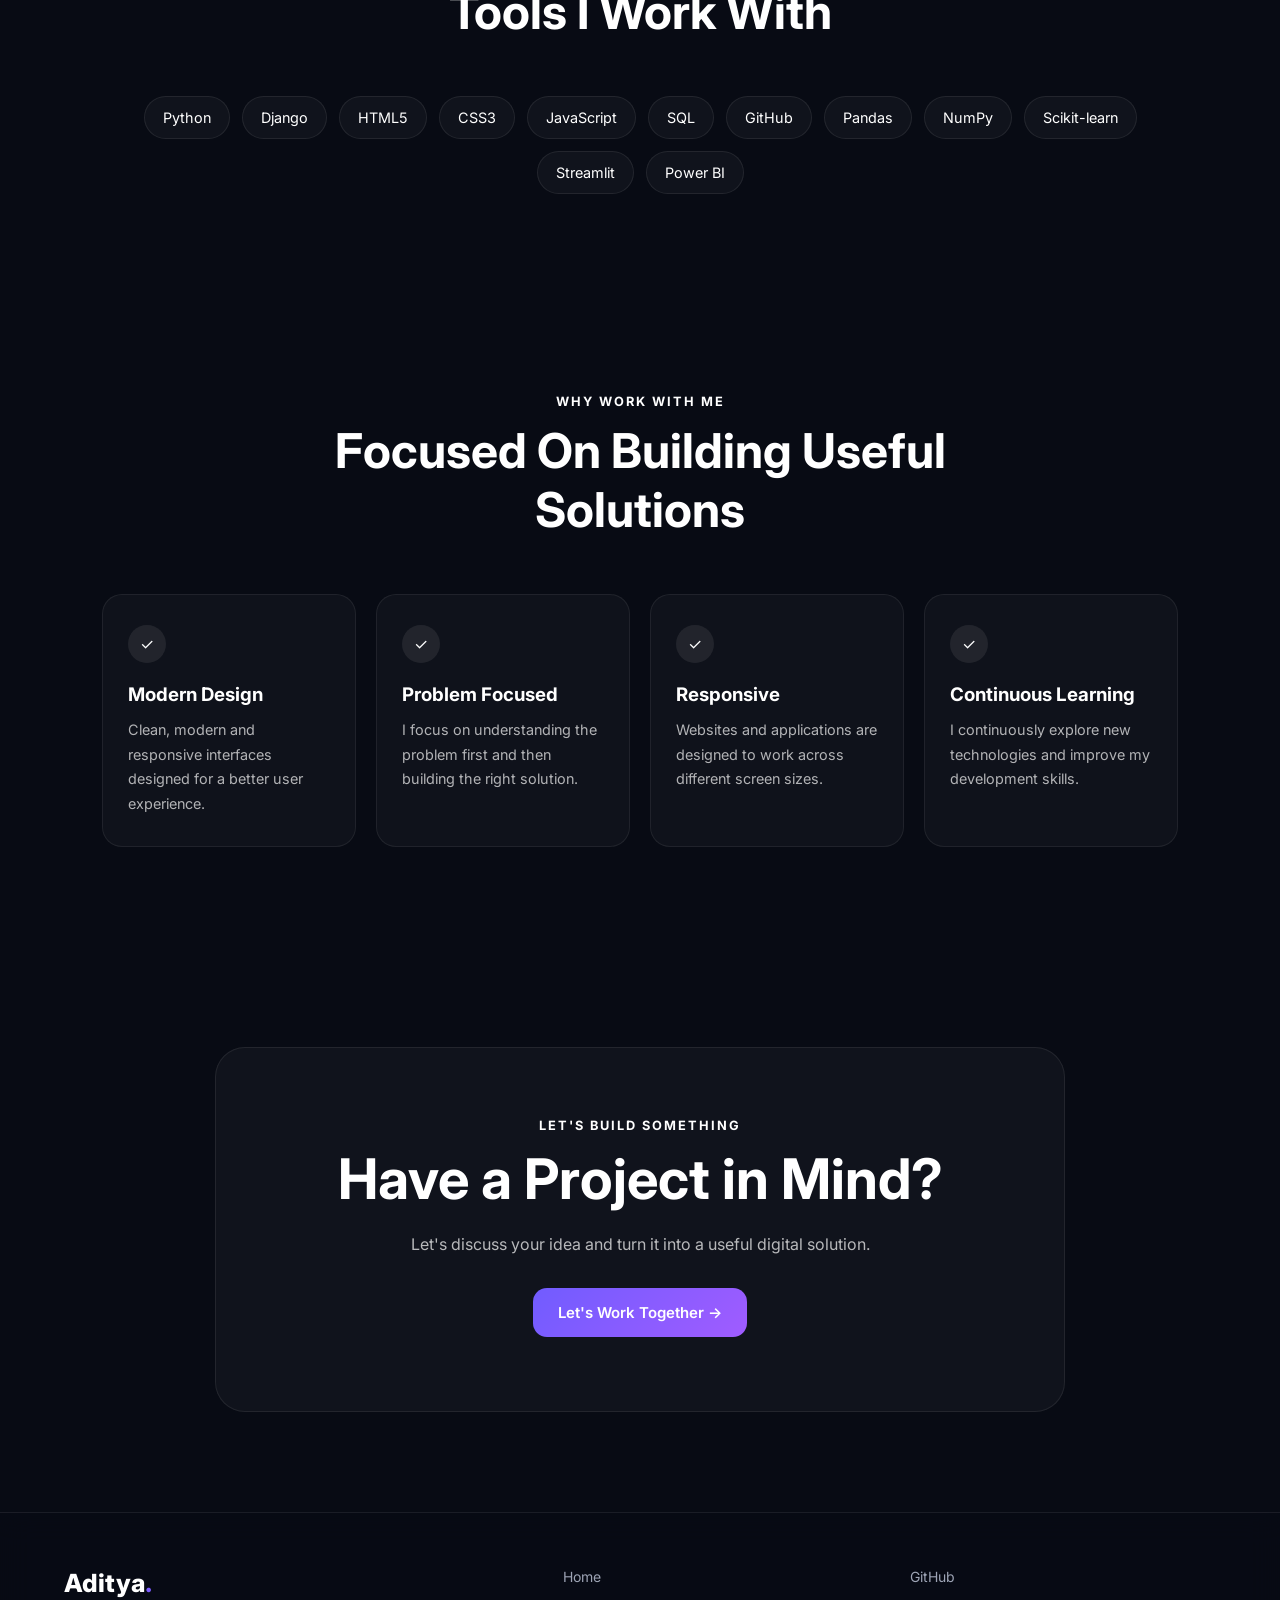
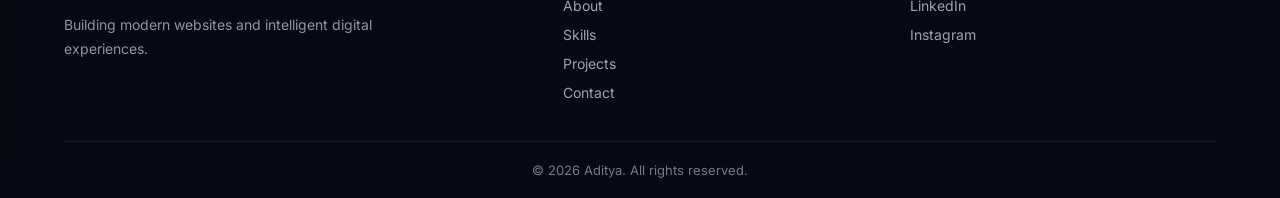
==== commit 7036fbe3: "Update index.html" ====
--- a/index.html
+++ b/index.html
@@ -37,7 +37,6 @@
                 Aditya<span>.</span>
             </a>
 
-
             <ul class="nav-links" id="nav-links">
 
                 <li>
@@ -68,16 +67,12 @@
             <button
                 class="menu-toggle"
                 id="menu-toggle"
-                aria-label="Open menu"
-            >
+                aria-label="Open menu">
                 ☰
             </button>
 
 
-            <a
-                href="contact.html"
-                class="nav-btn"
-            >
+            <a href="contact.html" class="nav-btn">
                 Let's Talk
             </a>
 
@@ -99,7 +94,6 @@
 
         <section class="hero" id="home">
 
-
             <!-- LEFT SIDE -->
 
             <div class="hero-content">
@@ -107,43 +101,34 @@
                 <p class="hero-small">
                     👋 Hello, I'm
                 </p>
-
 
                 <h1>
                     Aditya <span>Poriya</span>
                 </h1>
-
 
                 <h2 class="typing-line">
                     I am a
                     <span id="typing-text"></span>
                 </h2>
 
-
                 <p class="hero-description">
-
                     I build modern websites, web applications
                     and intelligent digital solutions for
                     individuals, businesses and real-world
                     problems.
-
-                </p>
-
+                </p>
 
                 <div class="hero-buttons">
 
                     <a
                         href="projects.html"
-                        class="primary-btn"
-                    >
+                        class="primary-btn">
                         View My Work
                     </a>
 
-
                     <a
                         href="contact.html"
-                        class="secondary-btn"
-                    >
+                        class="secondary-btn">
                         Let's Work Together
                     </a>
 
@@ -160,15 +145,13 @@
 
                     <img
                         src="images/profile.jpg"
-                        alt="Aditya Poriya"
-                    >
+                        alt="Aditya Poriya">
 
                 </div>
 
             </div>
 
         </section>
-
 
 
         <!-- =========================
@@ -176,7 +159,6 @@
         ========================== -->
 
         <section class="services-section">
-
 
             <div class="section-heading reveal">
 
@@ -199,7 +181,6 @@
 
             <div class="services-grid">
 
-
                 <!-- Service 1 -->
 
                 <div class="service-card reveal">
@@ -219,11 +200,9 @@
                     </p>
 
                     <div class="service-tags">
-
                         <span>HTML</span>
                         <span>CSS</span>
                         <span>JavaScript</span>
-
                     </div>
 
                 </div>
@@ -248,11 +227,9 @@
                     </p>
 
                     <div class="service-tags">
-
                         <span>Python</span>
                         <span>Django</span>
                         <span>SQL</span>
-
                     </div>
 
                 </div>
@@ -277,11 +254,9 @@
                     </p>
 
                     <div class="service-tags">
-
                         <span>Python</span>
                         <span>Scikit-learn</span>
                         <span>Pandas</span>
-
                     </div>
 
                 </div>
@@ -306,20 +281,16 @@
                     </p>
 
                     <div class="service-tags">
-
                         <span>Power BI</span>
                         <span>Python</span>
                         <span>Data Analysis</span>
-
-                    </div>
-
-                </div>
-
+                    </div>
+
+                </div>
 
             </div>
 
         </section>
-
 
 
         <!-- =========================
@@ -329,7 +300,6 @@
         <section class="help-section">
 
             <div class="help-container">
-
 
                 <div class="help-content reveal">
 
@@ -344,21 +314,17 @@
                     </h2>
 
                     <p>
-
                         Whether you need a professional
                         portfolio, a business website,
                         a dynamic web application or an
                         AI/ML based solution, I can help
                         turn your idea into a working
                         digital product.
-
-                    </p>
-
+                    </p>
 
                     <a
                         href="contact.html"
-                        class="primary-btn"
-                    >
+                        class="primary-btn">
                         Start a Conversation →
                     </a>
 
@@ -367,13 +333,11 @@
 
                 <div class="help-points reveal">
 
-
                     <div class="help-point">
 
                         <span>01</span>
 
                         <div>
-
                             <h3>
                                 Understand
                             </h3>
@@ -382,7 +346,6 @@
                                 First understand the
                                 requirement and problem.
                             </p>
-
                         </div>
 
                     </div>
@@ -393,7 +356,6 @@
                         <span>02</span>
 
                         <div>
-
                             <h3>
                                 Build
                             </h3>
@@ -402,7 +364,6 @@
                                 Develop a clean and
                                 practical solution.
                             </p>
-
                         </div>
 
                     </div>
@@ -413,7 +374,6 @@
                         <span>03</span>
 
                         <div>
-
                             <h3>
                                 Improve
                             </h3>
@@ -422,18 +382,15 @@
                                 Test, improve and make
                                 the experience better.
                             </p>
-
                         </div>
 
                     </div>
 
-
                 </div>
 
             </div>
 
         </section>
-
 
 
         <!-- =========================
@@ -442,7 +399,6 @@
 
         <section class="featured-section">
 
-
             <div class="section-heading reveal">
 
                 <p class="section-tag">
@@ -458,13 +414,11 @@
 
             <div class="featured-project reveal">
 
-
                 <div class="featured-image">
 
                     <img
                         src="images/buysense.jpg"
-                        alt="BuySense Project"
-                    >
+                        alt="BuySense Project">
 
                 </div>
 
@@ -475,26 +429,21 @@
                         MACHINE LEARNING
                     </span>
 
-
                     <h2>
                         BuySense
                     </h2>
 
-
                     <h3>
                         Intelligent Product
                         Discovery Engine
                     </h3>
 
-
-                    <p>
-
+                    <p>
                         BuySense is a machine-learning
                         based product recommendation
                         platform that analyzes user
                         behavior and recommends relevant
                         product categories.
-
                     </p>
 
 
@@ -515,8 +464,7 @@
                             href="https://buysense1.streamlit.app"
                             target="_blank"
                             rel="noopener noreferrer"
-                            class="primary-btn"
-                        >
+                            class="primary-btn">
                             Live Demo ↗
                         </a>
 
@@ -525,8 +473,7 @@
                             href="https://github.com/backhanduse23-ux/BuySense1"
                             target="_blank"
                             rel="noopener noreferrer"
-                            class="secondary-btn"
-                        >
+                            class="secondary-btn">
                             GitHub ↗
                         </a>
 
@@ -537,7 +484,6 @@
             </div>
 
         </section>
-
 
 
         <!-- =========================
@@ -546,7 +492,6 @@
 
         <section class="tech-section">
 
-
             <div class="section-heading reveal">
 
                 <p class="section-tag">
@@ -563,33 +508,21 @@
             <div class="tech-list reveal">
 
                 <span>Python</span>
-
                 <span>Django</span>
-
                 <span>HTML5</span>
-
                 <span>CSS3</span>
-
                 <span>JavaScript</span>
-
                 <span>SQL</span>
-
                 <span>GitHub</span>
-
                 <span>Pandas</span>
-
                 <span>NumPy</span>
-
                 <span>Scikit-learn</span>
-
                 <span>Streamlit</span>
-
                 <span>Power BI</span>
 
             </div>
 
         </section>
-
 
 
         <!-- =========================
@@ -598,7 +531,6 @@
 
         <section class="why-section">
 
-
             <div class="section-heading reveal">
 
                 <p class="section-tag">
@@ -614,12 +546,9 @@
 
             <div class="why-grid">
 
-
                 <div class="why-card reveal">
 
-                    <span>
-                        ✓
-                    </span>
+                    <span>✓</span>
 
                     <h3>
                         Modern Design
@@ -636,9 +565,7 @@
 
                 <div class="why-card reveal">
 
-                    <span>
-                        ✓
-                    </span>
+                    <span>✓</span>
 
                     <h3>
                         Problem Focused
@@ -655,9 +582,7 @@
 
                 <div class="why-card reveal">
 
-                    <span>
-                        ✓
-                    </span>
+                    <span>✓</span>
 
                     <h3>
                         Responsive
@@ -674,9 +599,7 @@
 
                 <div class="why-card reveal">
 
-                    <span>
-                        ✓
-                    </span>
+                    <span>✓</span>
 
                     <h3>
                         Continuous Learning
@@ -690,11 +613,9 @@
 
                 </div>
 
-
             </div>
 
         </section>
-
 
 
         <!-- =========================
@@ -709,22 +630,18 @@
                     LET'S BUILD SOMETHING
                 </p>
 
-
                 <h2>
                     Have a Project in Mind?
                 </h2>
 
-
                 <p>
                     Let's discuss your idea and turn it
                     into a useful digital solution.
                 </p>
 
-
                 <a
                     href="contact.html"
-                    class="primary-btn"
-                >
+                    class="primary-btn">
                     Let's Work Together →
                 </a>
 
@@ -732,9 +649,7 @@
 
         </section>
 
-
     </main>
-
 
 
     <!-- =========================
@@ -745,16 +660,13 @@
 
         <div class="footer-container">
 
-
             <div class="footer-left">
 
                 <a
                     href="index.html"
-                    class="footer-logo"
-                >
+                    class="footer-logo">
                     Aditya<span>.</span>
                 </a>
-
 
                 <p>
                     Building modern websites and
@@ -791,30 +703,24 @@
 
             <div class="footer-social">
 
-
                 <a
                     href="https://github.com/backhanduse23-ux"
                     target="_blank"
-                    rel="noopener noreferrer"
-                >
+                    rel="noopener noreferrer">
                     GitHub
                 </a>
-
 
                 <a
                     href="https://www.linkedin.com/in/aditya-poriya-1292b1360"
                     target="_blank"
-                    rel="noopener noreferrer"
-                >
+                    rel="noopener noreferrer">
                     LinkedIn
                 </a>
-
 
                 <a
                     href="https://www.instagram.com/imadityaporiya"
                     target="_blank"
-                    rel="noopener noreferrer"
-                >
+                    rel="noopener noreferrer">
                     Instagram
                 </a>
 
@@ -836,7 +742,6 @@
     </footer>
 
 
-
     <!-- =========================
          JAVASCRIPT
     ========================== -->
@@ -845,4 +750,4 @@
 
 </body>
 
-</html>+</html>
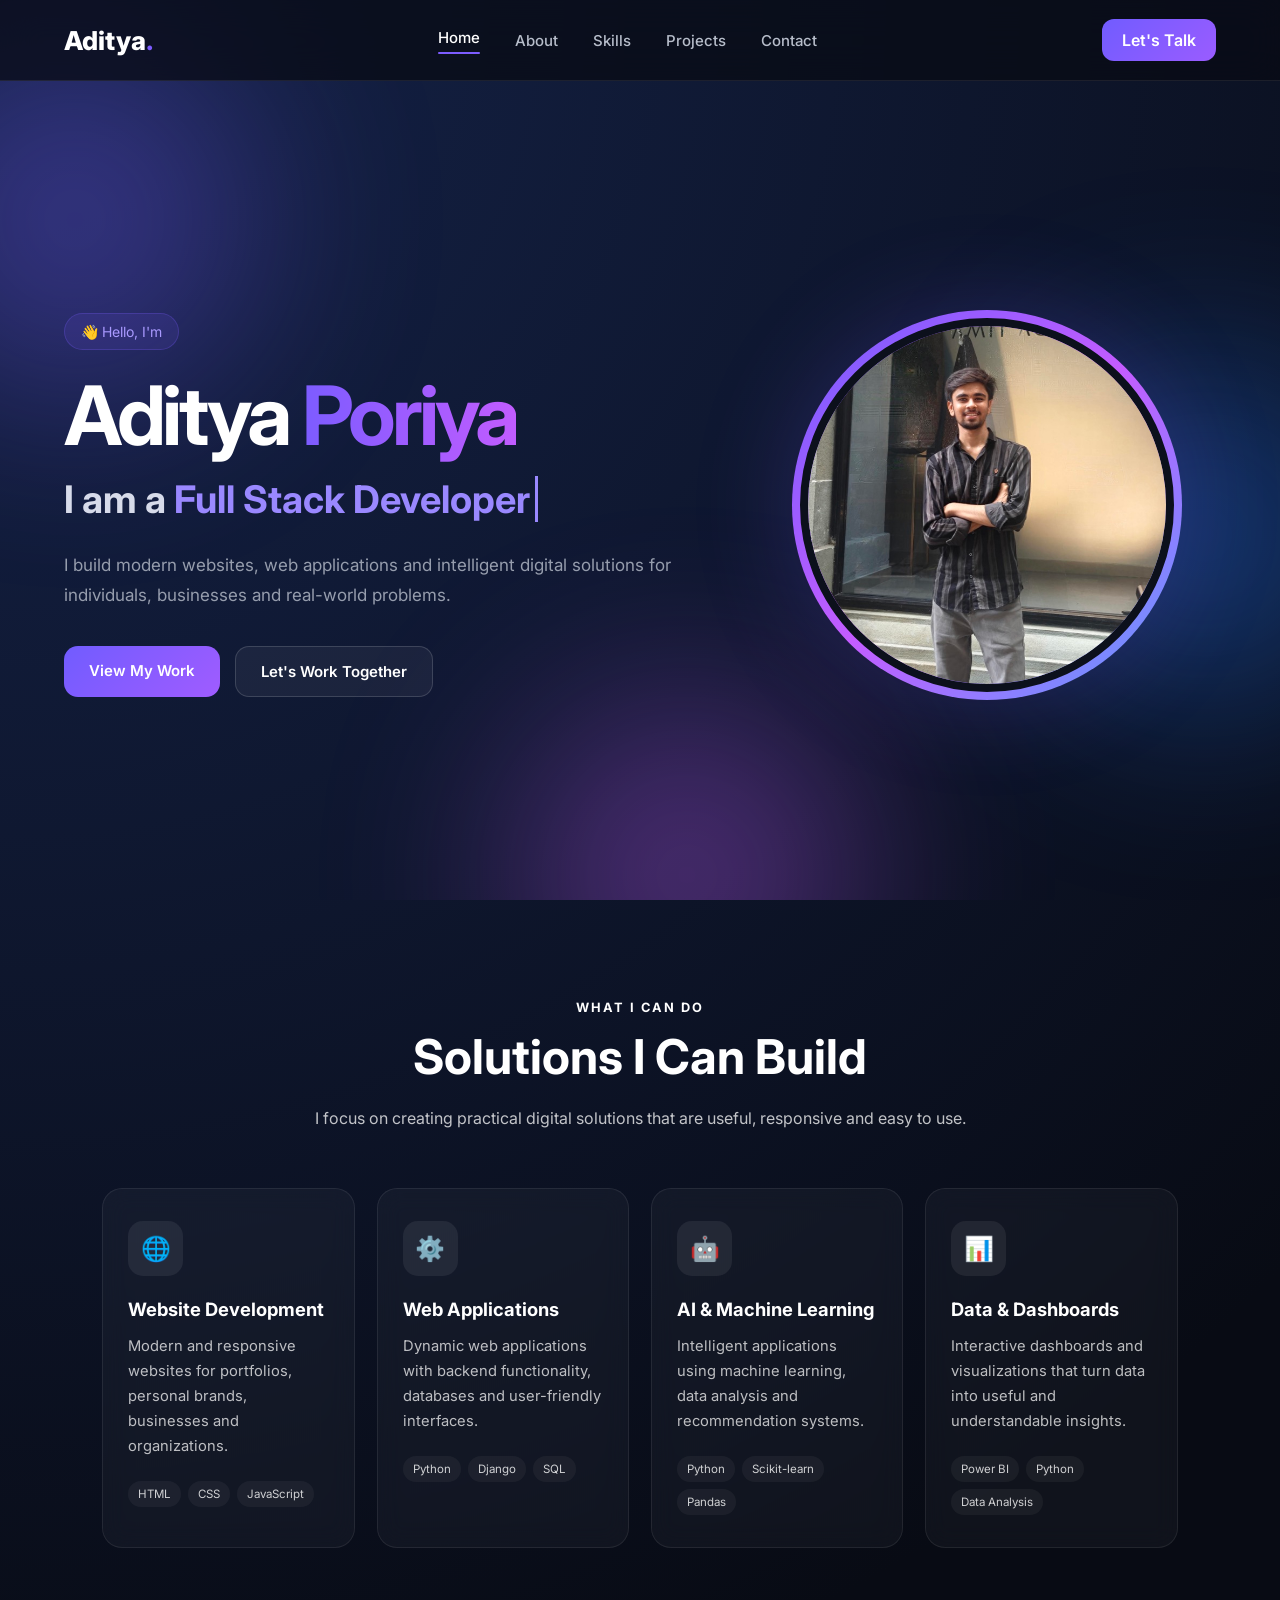
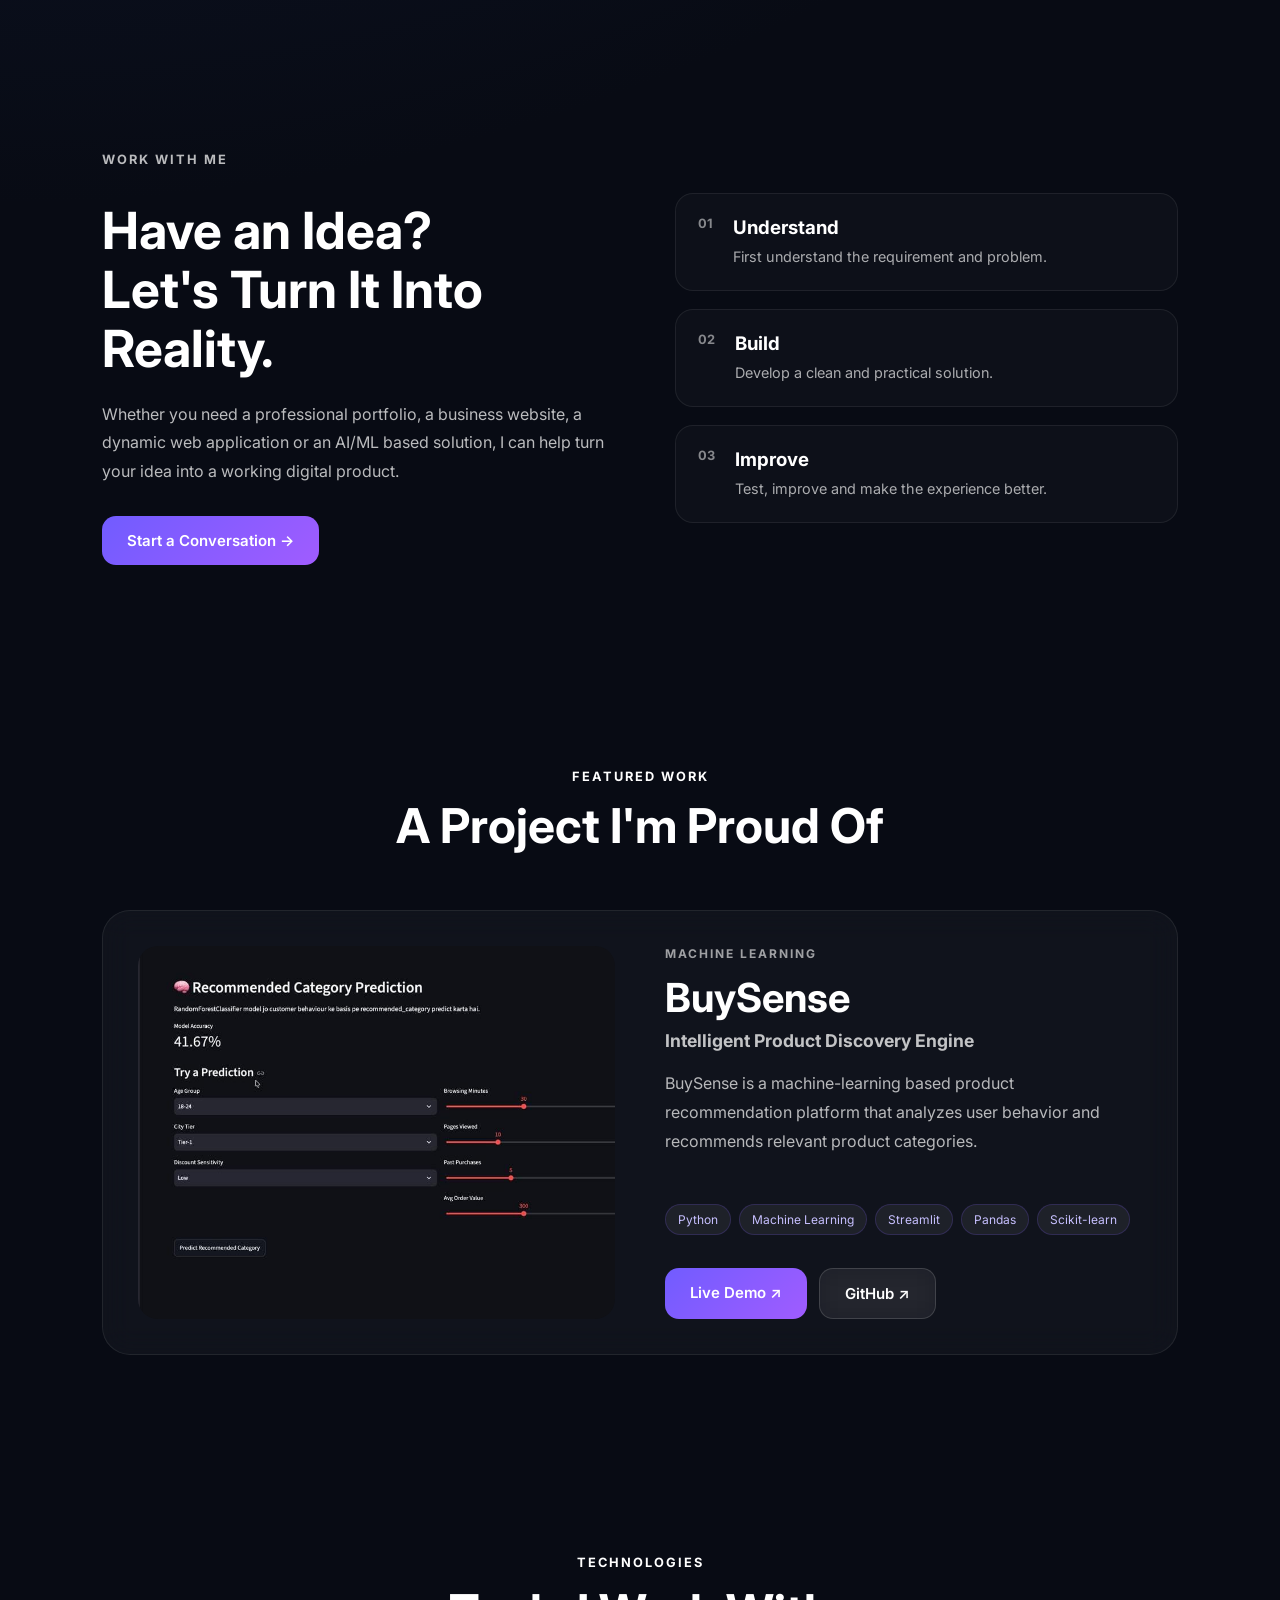
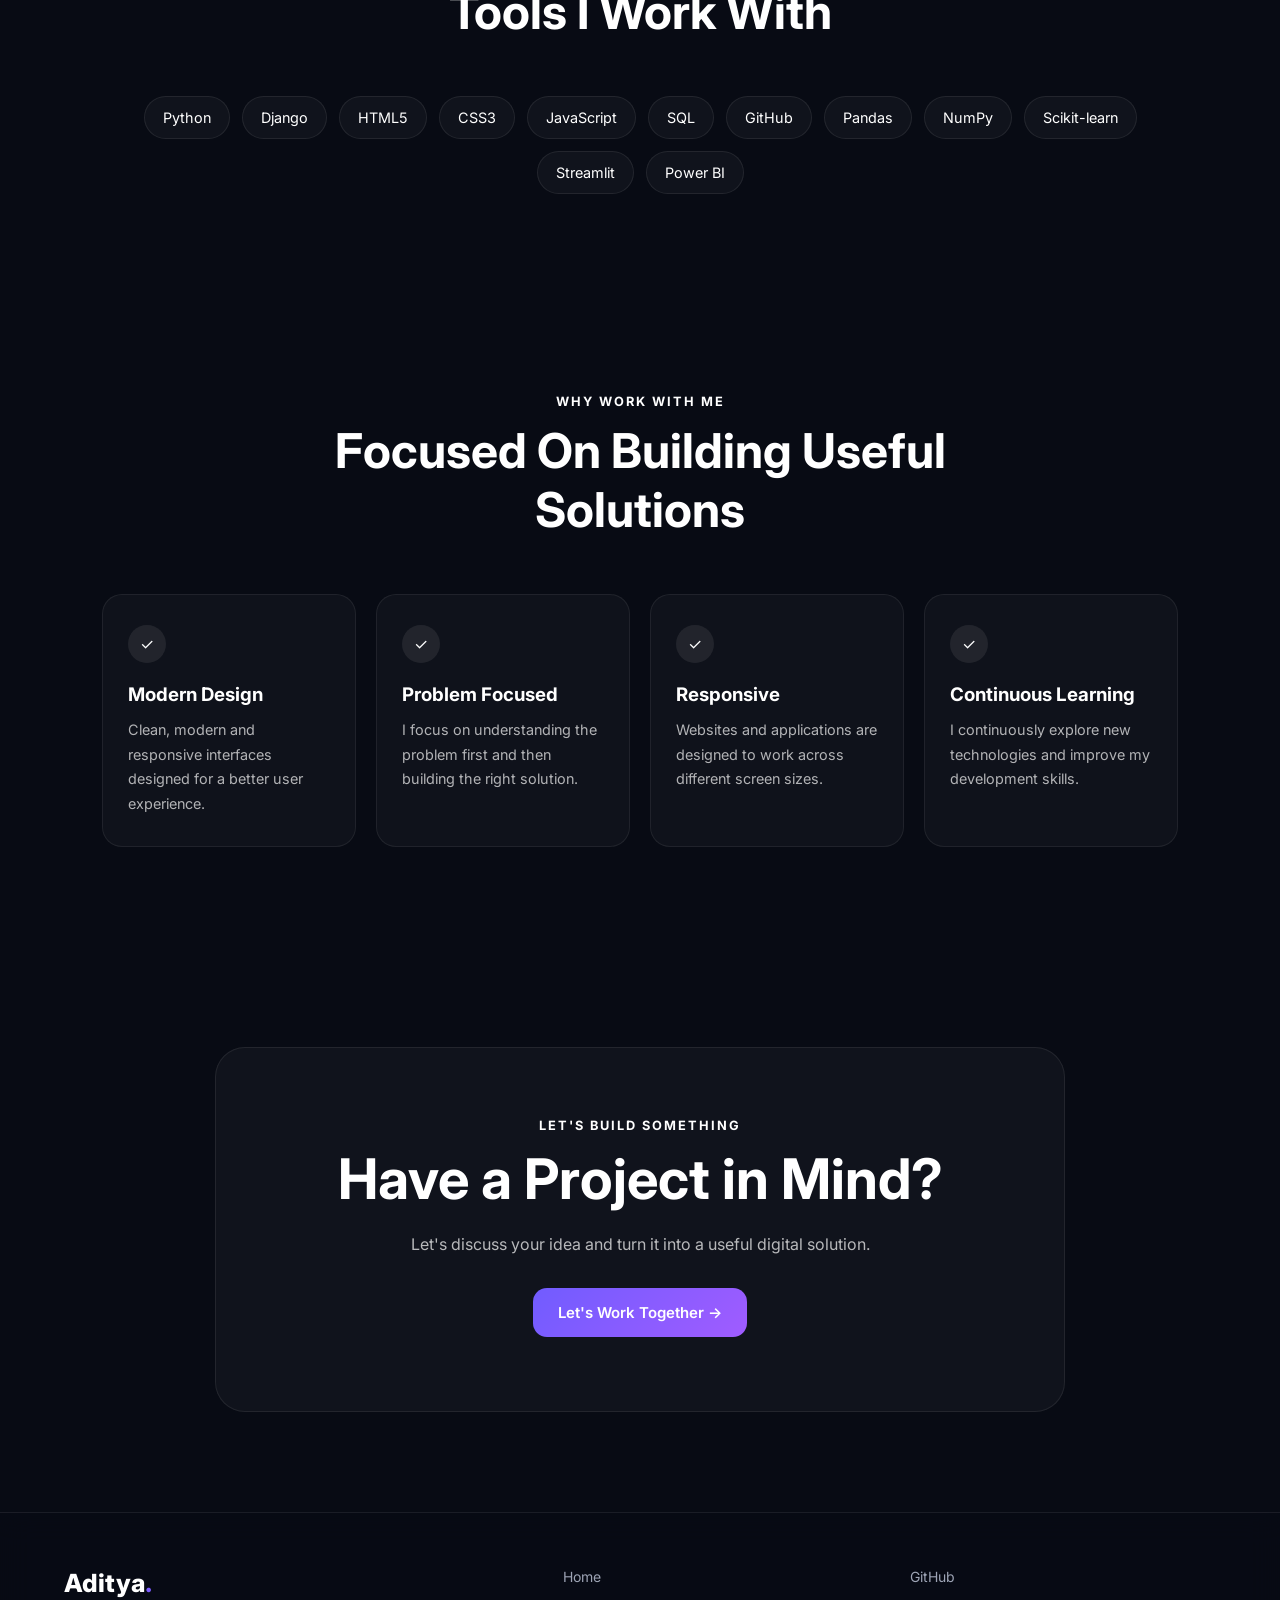
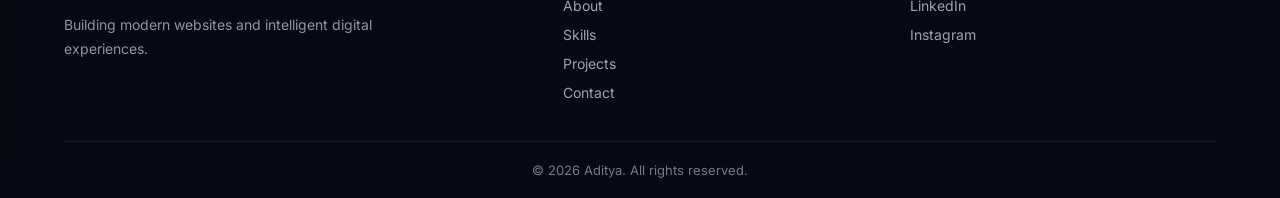
==== commit a2095f8b: "Update featured image source in index.html" ====
--- a/index.html
+++ b/index.html
@@ -417,7 +417,7 @@
                 <div class="featured-image">
 
                     <img
-                        src="images/buysense.jpg"
+                        src="images/WhatsApp Image 2026-08-12 at 18.43.02.jpeg"
                         alt="BuySense Project">
 
                 </div>
